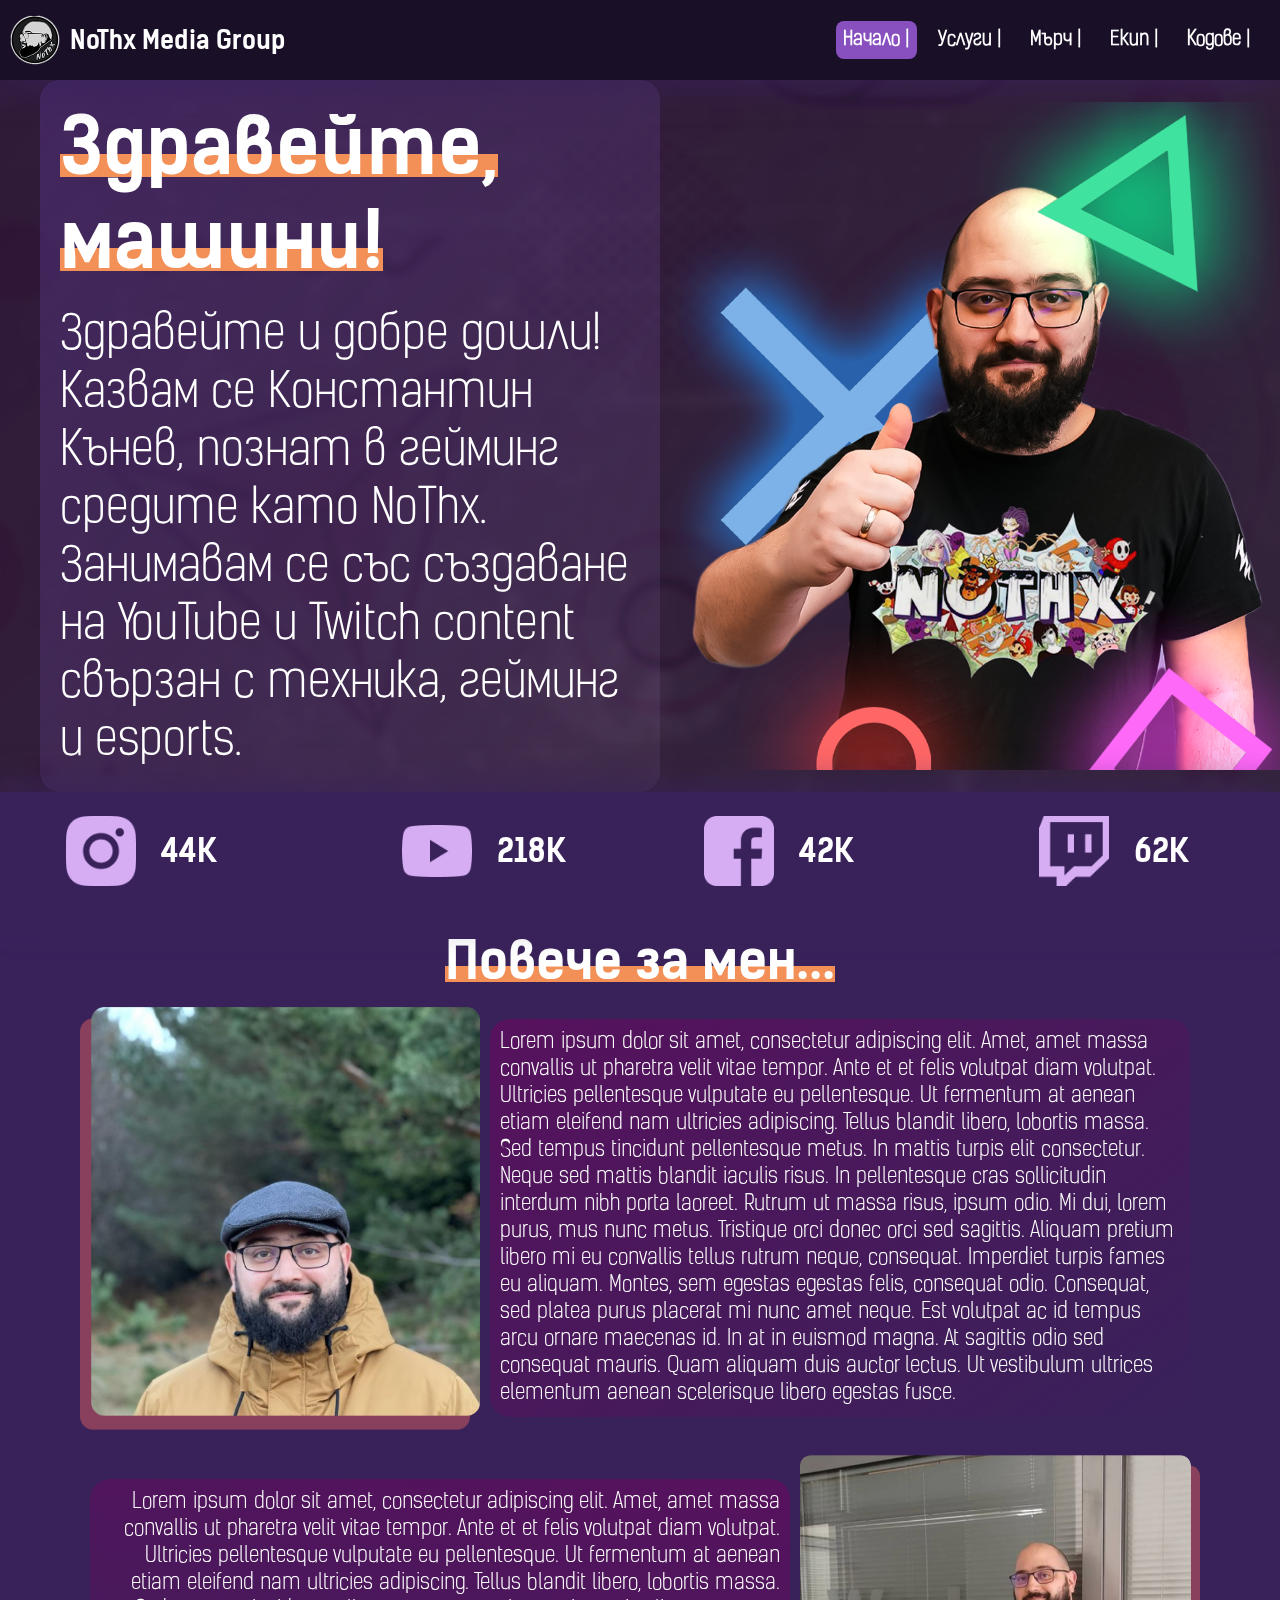
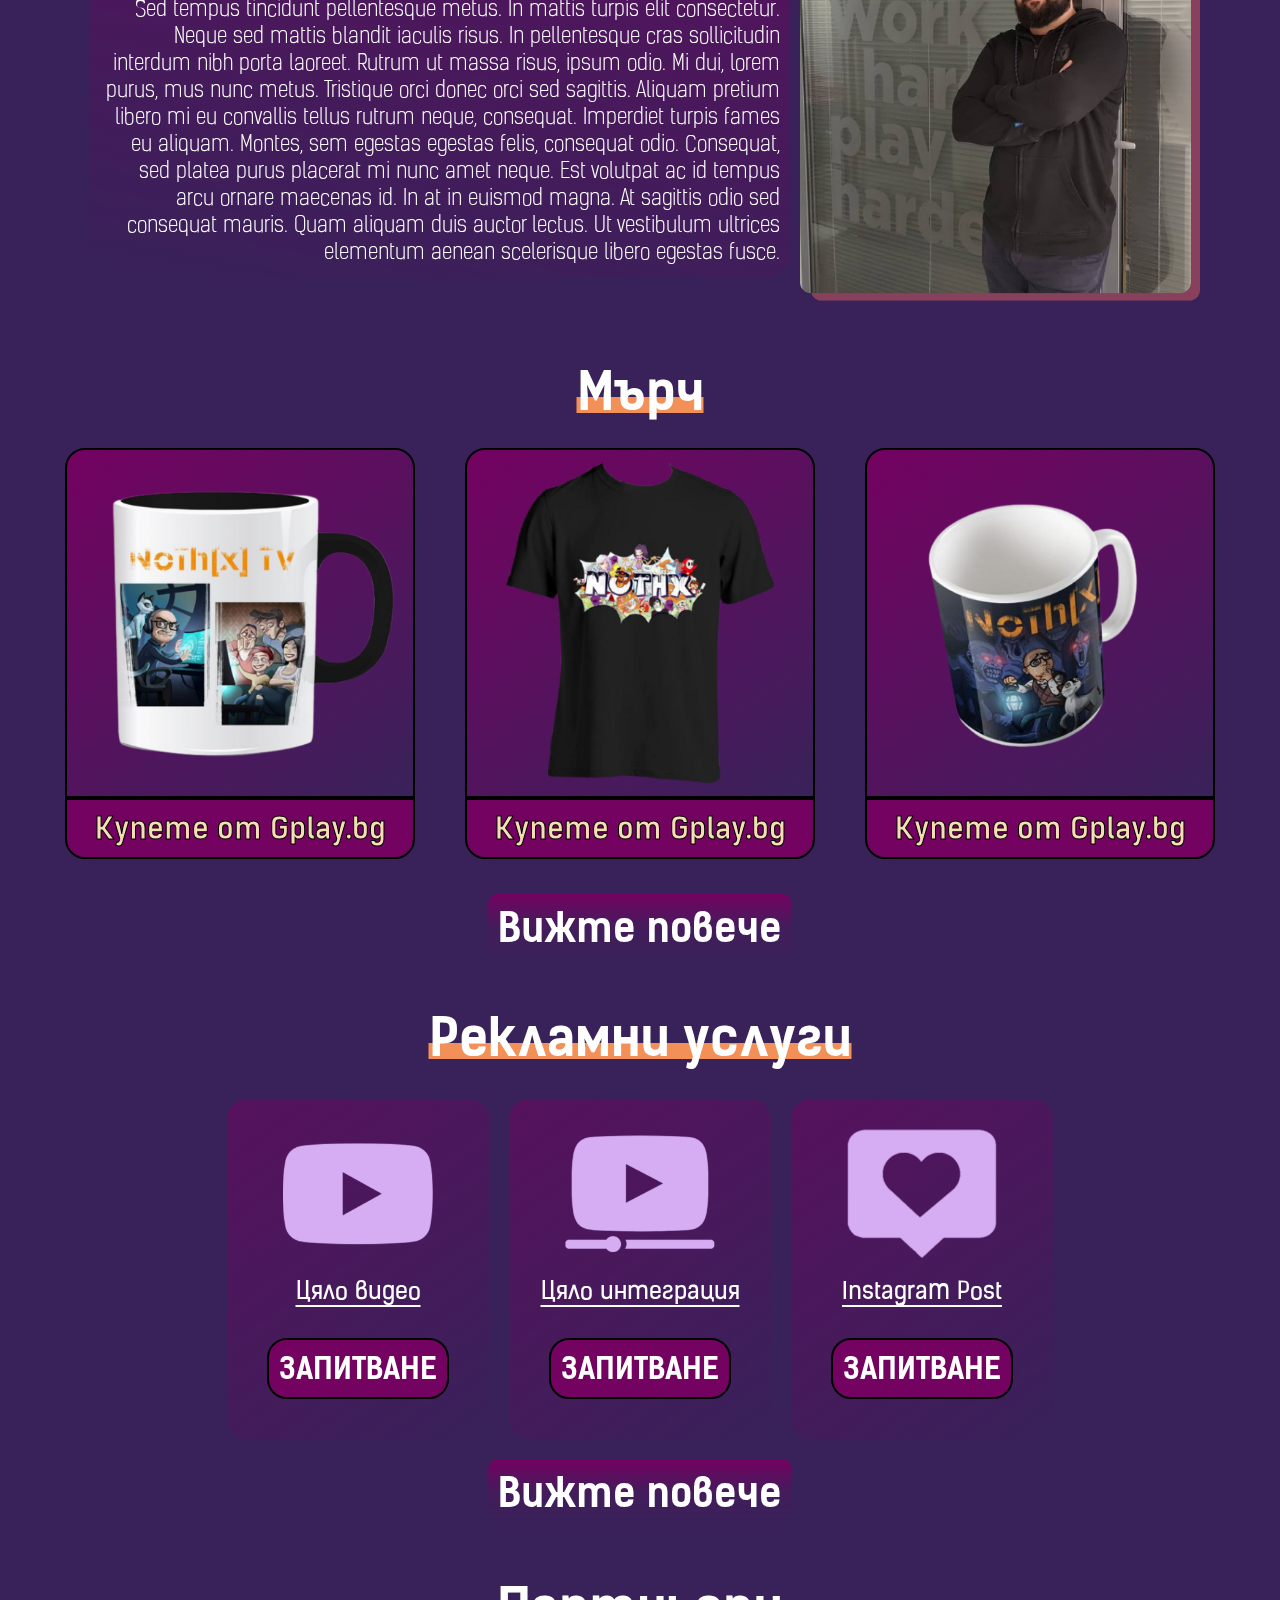
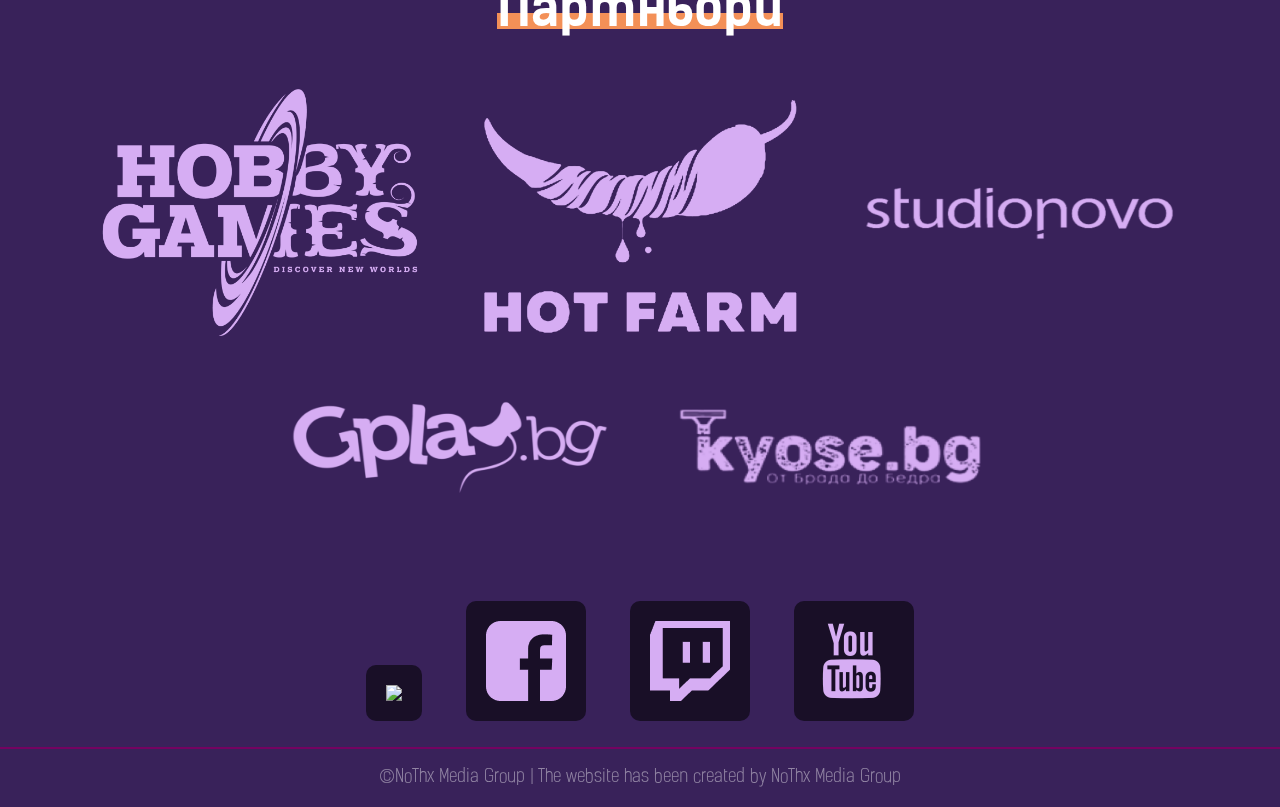
==== index.html @ f18dd8f5 "Add files via upload" ====
<html lang="bg">
<head>
    <meta charset="windows-1251">
    <meta http-equiv="X-UA-Compatible" content="IE=edge">
    <meta name="viewport" content="width=device-width, initial-scale=1.0">
    <link rel="shortcut icon" href="./sourse/images/iconTitle.png" type="image/x-icon">
    <link rel="stylesheet" href="./css/indexStyle.css">
    <link rel="stylesheet" href="./css/merchStyle.css">
    <link rel="stylesheet" href="./css/adsStyle.css">
    <title>NoThx Media Group LTD.</title>
</head>
<body>

    <div class="nav_Con">
        <div class="nav_Left">
            <img src="./sourse/images/iconTitle.png" class="nav_Logo">
            <h1 class="T1">NoThx Media Group</h1>
        </div>

        <div class="nav_Right">
            <ul class="nav_Links">
                <li id="active"><a id="active">������ |</a></li>
                <li><a href="./html/ads.html">������ |</a></li>
                <li><a href="./html/merch.html">���� |</a></li>
                <li><a href="./html/team.html">���� |</a></li>
                <li><a href="./html/codes.html">������ |</a></li>
            </ul>
            <div class="mobile_Icon">
                <div></div>
                <div></div>
                <div></div>
            </div>
        </div>
    </div>

   <div class="banner">
       <div class="banner_Left">
            <p class="banner_Title">���������, ������!</p>
            <p class="banner_info">��������� � ����� �����! ������ �� ���������� �����, 
            ������ � ������� 
            ������� ���� NoThx. ��������� �� ��� ��������� ��
            YouTube � Twitch content ������� � �������, ������� � esports.
            </p>
       </div>

        <img class="bannerImg" src="./sourse/images/Banner/nothxstillimage.png">
   </div>

    <div class="follow_Count">
        <div class="flex_Count">
            <div class="con_Count">
                <a href="https://www.instagram.com/nothxtv/?hl=bg" target="_blank"><img class="hover_Con" src="./sourse/images/FollowCount/instaVector.png"></a>
                <h1 class="T2_Count">44K</h1>
            </div>
            <hr>
            <div class="con_Count">
                <a href="https://www.youtube.com/user/NoThxTV" target="_blank"><img class="hover_Con" src="./sourse/images/FollowCount/ytVector.png"></a>
                <h1 class="T2_Count">218K</h1>
            </div>
        </div>

        <div class="flex_Count">
            <div class="con_Count">
                <a href="https://www.facebook.com/nothxtv/" target="_blank"><img class="hover_Con" src="./sourse/images/FollowCount/fbVector.png"></a>
                <h1 class="T2_Count">42K</h1>
            </div>
            <hr>
            <div class="con_Count">
                <a href="https://www.twitch.tv/doomnothx" target="_blank"><img class="hover_Con" src="./sourse/images/FollowCount/twitchVector.png"></a>
                <h1 class="T2_Count">62K</h1>
            </div>
        </div>
    </div>

    <img src="./sourse/images/backgroundUP.png" class="one_Background">

    <div class="center">
        <div class="moreforme_Con">
        
            <p class="title_Section">������ �� ���...</p>
        
            <div class="first_Part">
        
                <img src="./sourse/images/main/koceto1.png" class="kocetophoto">
        
        
                <h1 class="info_Koce">Lorem ipsum dolor sit amet, consectetur adipiscing elit. Amet, amet massa convallis ut
                    pharetra velit vitae tempor. Ante
                    et et felis volutpat diam volutpat. Ultricies pellentesque vulputate eu pellentesque. Ut fermentum at aenean
                    etiam
                    eleifend nam ultricies adipiscing. Tellus blandit libero, lobortis massa. Sed tempus tincidunt pellentesque
                    metus. In
                    mattis turpis elit consectetur.
                    Neque sed mattis blandit iaculis risus. In pellentesque cras sollicitudin interdum nibh porta laoreet.
                    Rutrum ut massa
                    risus, ipsum odio. Mi dui, lorem purus, mus nunc metus. Tristique orci donec orci sed sagittis. Aliquam
                    pretium libero
                    mi eu convallis tellus rutrum neque, consequat. Imperdiet turpis fames eu aliquam. Montes, sem egestas
                    egestas felis,
                    consequat odio. Consequat, sed platea purus placerat mi nunc amet neque. Est volutpat ac id tempus arcu
                    ornare maecenas
                    id. In at in euismod magna. At sagittis odio sed consequat mauris. Quam aliquam duis auctor lectus. Ut
                    vestibulum
                    ultrices elementum aenean scelerisque libero egestas fusce.</h1>
            </div>
        
            <div class="first_Part">
                <h1 class="info_KoceRight">Lorem ipsum dolor sit amet, consectetur adipiscing elit. Amet, amet massa convallis
                    ut pharetra velit vitae tempor. Ante
                    et et felis volutpat diam volutpat. Ultricies pellentesque vulputate eu pellentesque. Ut fermentum at aenean
                    etiam
                    eleifend nam ultricies adipiscing. Tellus blandit libero, lobortis massa. Sed tempus tincidunt pellentesque
                    metus. In
                    mattis turpis elit consectetur.
                    Neque sed mattis blandit iaculis risus. In pellentesque cras sollicitudin interdum nibh porta laoreet.
                    Rutrum ut massa
                    risus, ipsum odio. Mi dui, lorem purus, mus nunc metus. Tristique orci donec orci sed sagittis. Aliquam
                    pretium libero
                    mi eu convallis tellus rutrum neque, consequat. Imperdiet turpis fames eu aliquam. Montes, sem egestas
                    egestas felis,
                    consequat odio. Consequat, sed platea purus placerat mi nunc amet neque. Est volutpat ac id tempus arcu
                    ornare maecenas
                    id. In at in euismod magna. At sagittis odio sed consequat mauris. Quam aliquam duis auctor lectus. Ut
                    vestibulum
                    ultrices elementum aenean scelerisque libero egestas fusce.</h1>
        
                <img src="./sourse/images/main/koceto2.png" class="koceto2">
        
            </div>
        </div>
    </div>

    <div class="merch_ConMain">
        
        <p class="title_Section">����</p>

        <div class="example_Merch">
                        <div class="merch_Card">
                            <img src="./sourse/images/merch/nothxCip2.png" class="img_Merch">
                            <a href="https://gplay.bg/gplay-tv-nothx-tv" target="_blank" rel="noopener noreferrer">
                                <h1 class="merch_Gplay">������ �� Gplay.bg</h1>
                            </a>
                        </div>
                        
                        <div class="merch_Card">
                            <img src="./sourse/images/merch/nothxHeroes.png" class="img_Merch">
                            <a href="https://gplay.bg/gplaytv-nothx-heroes-mens-t-shirt" target="_blank" rel="noopener noreferrer">
                                <h1 class="merch_Gplay">������ �� Gplay.bg</h1>
                            </a>
                        </div>
                        
                        <div class="merch_Card">
                            <img src="./sourse/images/merch/nothxCup1.png" class="img_Merch">
                            <a href="https://gplay.bg/gplay-tv-nothx" target="_blank" rel="noopener noreferrer">
                                <h1 class="merch_Gplay">������ �� Gplay.bg</h1>
                            </a>
                        </div>
        </div>

        <a href="./html/merch.html" class="seeMore_Btn">����� ������</a>

    </div>

    <div class="main_Abs">

        <p class="title_Section">�������� ������</p>

        <div class="ads_Con">
        
            <div class="ads_Card">
                <img src="./sourse/images/codes/videoAll.png" class="image_Ads"/>
                <h1 class="ads_infoText">���� �����</h1>
                <p class="ads_par">Lorem ipsum dolor sit amet consectetur adipisicing elit.
                    Cumque rem temporibus labore eligendi, fugit ipsa!</p>
                <button class="askme" id="videoall1">���������</button>
            </div>
        
            <div class="ads_Card">
                <img src="./sourse/images/codes/videointegration.png" class="image_Ads">
                <h1 class="ads_infoText">���� ����������</h1>
                <p class="ads_par">Lorem ipsum dolor sit amet consectetur adipisicing elit.
                    Cumque rem temporibus labore eligendi, fugit ipsa!</p>
                <button class="askme" id="integration1">���������</button>
            </div>
        
            <div class="ads_Card">
                <img src="./sourse/images/codes/InstagramPOST.png" class="image_Ads">
                <h1 class="ads_infoText">Instagram Post</h1>
                <p class="ads_par">Lorem ipsum dolor sit amet consectetur adipisicing elit.
                    Cumque rem temporibus labore eligendi, fugit ipsa!</p>
                <button class="askme" id="instapost1">���������</button>
            </div>
        </div>

        <a href="./html/ads.html" class="seeMore_Btn">����� ������</a>

<div class="nqmame">
    <img src="./dark.png" class="background_Dark">
    <form class="contact_Form1" action="" method="post">
        <button class="sth">
            <img src="./close.png" class="close">
        </button>
        <input type="text" name="name" placeholder="��� � ������" class="input_Style">
        <input type="text" name="company" placeholder="����� �� ������ ��������" class="input_Style">
        <input type="text" name="mail" placeholder="E-mail" class="input_Style">
        <textarea name="subject" class="input_Style" rows="1">��������� �� �������� ������ - "���� �����"</textarea>
        <textarea name="massage" cols="30" rows="2" placeholder="���������..." class="textbox"></textarea>
        <div>
            <button type="submit" class="send">�������</button>
            <button type="reset" class="reset">������� ������</button>
        </div>
    </form>
</div>

<div class="nqmame1">
    <img src="./dark.png" class="background_Dark">
    <form class="contact_Form1" action="" method="post">
        <button class="sth">
            <img src="./close.png" class="close">
        </button>
        <input type="text" name="name" placeholder="��� � ������" class="input_Style">
        <input type="text" name="company" placeholder="����� �� ������ ��������" class="input_Style">
        <input type="text" name="mail" placeholder="E-mail" class="input_Style">
        <textarea name="subject" class="input_Style"
            rows="1">��������� �� �������� ������ - "����� ����������"</textarea>
        <textarea name="massage" cols="30" rows="2" placeholder="���������..." class="textbox"></textarea>
        <div>
            <button type="submit" class="send">�������</button>
            <button type="reset" class="reset">������� ������</button>
        </div>
    </form>
</div>

<div class="nqmame2">
    <img src="./dark.png" class="background_Dark">
    <form class="contact_Form1" action="" method="post">
        <button class="sth">
            <img src="./close.png" class="close">
        </button>
        <input type="text" name="name" placeholder="��� � ������" class="input_Style">
        <input type="text" name="company" placeholder="����� �� ������ ��������" class="input_Style">
        <input type="text" name="mail" placeholder="E-mail" class="input_Style">
        <textarea name="subject" class="input_Style" rows="1">��������� �� �������� ������ - "Instagram POST"</textarea>
        <textarea name="massage" cols="30" rows="2" placeholder="���������..." class="textbox"></textarea>
        <div>
            <button type="submit" class="send">�������</button>
            <button type="reset" class="reset">������� ������</button>
        </div>
    </form>
</div>

    </div>


    <div class="sponsor_Con">

        <p class="title_Section">���������</p>

        <div class="icon_Sponsor">
            <a href="https://hobbygamesbg.com/" target="_blank" rel="noopener noreferrer"><img src="./sourse/images/codes/HobbyGames.png" class="image_Sponsor1"></a>
            <a href="https://hotfarm.eu/" target="_blank" rel="noopener noreferrer"><img src="./sourse/images/codes/hotfarm 1.png" class="image_Sponsor1"></a>
            <a href="https://studionovo.bg/" target="_blank" rel="noopener noreferrer"><img src="./sourse/images/codes/studio 1.png" class="image_Sponsor3"></a>
            <a href="https://gplay.bg/" target="_blank" rel="noopener noreferrer"><img src="./sourse/images/codes/Gplay.png" class="image_Sponsor4"></a>
            <a href="https://kyose.bg/" target="_blank" rel="noopener noreferrer"><img src="./sourse/images/codes/kyose.png" class="image_Sponsor5"></a>
        </div>

    </div>

        <div class="footer">
            <table>
                <tr>
                    <td>
                            <a href="https://www.instagram.com/nothxtv/?hl=bg" target="_blank" rel="noopener noreferrer">
                                <img src="./gram.png" class="link_Icon"></a>
                            <a href="https://www.facebook.com/nothxtv/" target="_blank" rel="noopener noreferrer"><img
                                    src="./sourse/images/FollowCount/fbVector.png" class="link_Icon"></a>
                            <a href="https://www.twitch.tv/doomnothx" target="_blank" rel="noopener noreferrer"><img
                                    src="./sourse/images/FollowCount/twitchVector.png" class="link_Icon"></a>
                            <a href="https://www.youtube.com/user/NoThxTV" target="_blank" rel="noopener noreferrer"><img
                                    src="./sourse/images/FollowCount/ytVector2.png" class="link_Icon"></a>
                    </td>
                </tr>
            </table>
            <div class="line"></div>
            <br>
            <h1 class="footer_CR">�NoThx Media Group | The website has been created by NoThx Media Group</h1>
            <br>
        </div>

        <script src="./js/home.js"></script>
</body>
</html>
---- css/indexStyle.css ----
*{
    margin: 0;
    box-sizing: border-box;
    padding: 0;
}

@font-face {
    font-family: "KelsonLight";
    src: url(../fonts/Kelson\ Sans\ Light\ BG.otf);
}

@font-face {
    font-family: "KelsonRegular";
    src: url(../fonts/Kelson\ Sans\ Regular\ BG.otf);
}

@font-face {
    font-family: "KelsonBold";
    src: url(../fonts/KelsonSansBG-Bold.ttf);
}

::-webkit-scrollbar{
    display: none;
}

body{
    overflow-x: hidden;
    background-color: #39225A;
}

.nav_Con{
    display: flex;
    align-items: center;
    justify-content: space-between;
    background-color: #190F27;
    min-height: 80px;
    z-index: 1000;
    filter: drop-shadow(0px 0px 20px #39225A);
}

.nav_Left{
    display: flex;
    align-items: center;

}

.nav_Logo{
    width: 60px;
    height: auto;
    margin: 5px;
    padding: 5px;
}

.T1{
    color: white;
    font-family: "KelsonBold";
    font-size: 25px;
}

.nav_Right{
    display: flex;
    margin-right: 15px;
    align-items: center;
}

.nav_Links{
    display: flex;
    list-style: none;
}

.nav_Links li{
    color: white;
    padding: 7px;
    margin: 7px;

    border-radius: 8px;
    cursor: pointer;
}

.nav_Links li:hover{
    background-color: #8850bf94;
    transform: translateY(-3px);
    transition: .5s ease-in-out;
}

.nav_Links li a{
    color: white;
    text-decoration: none;
    font-family: 'KelsonLight';
    font-weight: 600;
    font-size: 20px;
}

#active{
    background-color: #8850BF;
    cursor: default;
}

.mobile_Icon{
    display: none;
}

.mobile_Icon div{
    width: 40px;
    height: 6px;
    margin: 7px;
    border-radius: 10%;
    background-color: #8850BF;
}

.banner{
    width: 100%;
    display: flex;
    justify-content: center;
    align-items: center;
    margin: 20px;
    padding: 20px;
    margin-bottom: 0px;
    margin-top: 0px;
    padding-bottom: 0px;
    padding-top: 0px;
}

.banner_Left{
    background-image: linear-gradient(135deg, #5a368d73, #d6adf315);
    border-radius: 20px;
}

.bannerImg{
    width: 50%;
    height: auto;
}

.banner_Title{
    color: white;
    font-size: 78px;
    font-family: "KelsonBold";
    text-decoration: underline;
    text-underline-offset: -25%;
    text-decoration-color: #F39057;
    text-decoration-thickness: 30%;
    text-decoration-skip-ink: none;
    margin: 20px;
}

.banner_info{
    color: white;
    font-size: 48px;
    font-family: 'KelsonLight';
    max-width: 600px;
    margin: 20px;
}

#info_Text{
    position: absolute;
    bottom: 200px;
    left: 5%;
    width: 45%;
    height: auto;
}

.info{
    color: white;
    font-family: "FuturaPTLightOblique";
    font-size: 24px;
}

.follow_Count{
    display: flex;
    align-items: center;
    justify-content: space-around;
    padding: 10px;

    background-color: #39225A;
    filter: drop-shadow(0px 0px 20px #39225A);
    z-index: -10;
}

.flex_Count{
    display: flex;
    justify-content: space-between;
}

hr{
    width: 150px;
    stroke: none;
    visibility: hidden;
}

.con_Count{
    display: flex;
    align-items: center;
    padding: 5px;
}

.hover_Con{
    width: 70px;
    height: auto;
}

.hover_Con:hover{
    cursor: pointer;
    filter: drop-shadow(1px 1px 20px #9742ec );
    transition: .5s ease-in;
    padding: 5px;
}


.T2_Count{
    color: white;
    font-family: "KelsonBold";
    font-size: 32px;
    margin: 25px;
}

.title_Section{
    text-align: center;
    color: white;
    font-size: 52px;
    font-family: "KelsonBold";
    text-decoration: underline;
    text-underline-offset: -25%;
    text-decoration-color: #F39057;
    text-decoration-thickness: 30%;
    text-decoration-skip-ink: none;
}

.center{
    justify-content: center;
    align-self: center;
}

.moreforme_Con{
    justify-content: center;
    align-items: center;
    margin: 10px;
    padding: 10px;
}

.kocetophoto {
    width: 400px;
    height: auto;
}

.koceto2 {
    width: 400px;
    height: auto;
}

.first_Part{
    display: flex;
    margin: 5px;
    padding: 10px;
    align-items: center;
    justify-content: center;
}

.info_Koce{
    color: white;
    font-size: 22px;
    font-family: 'KelsonLight';
    font-weight: lighter;
    margin: 10px;
    padding: 10px;
    background-image: linear-gradient(145deg, #74026183, #74026100);
    border-radius: 20px;
    max-width: 700px;
}

.info_KoceRight{
    color: white;
    font-size: 22px;
    font-family: 'KelsonLight';
    font-weight: lighter;
    margin: 10px;
    padding: 10px;
    background-image: linear-gradient(190deg, #74026183, #74026100);
    border-radius: 20px;
    text-align: right;
    max-width: 700px;
}

.merch_ConMain{
    background-color: #39225A;
    text-align: center;
    padding: 25px;
}

.title_Section_Merch{
    width: 220px;
    height: auto;
    display: block;
    margin-left: auto;
    margin-right: auto;
    margin-bottom: 15px;
    text-align: center;
}

.example_Merch{
    display: flex;
    flex-wrap: wrap;
    justify-content: center;
}

.seeMore_Btn{
    color: white;
    text-decoration: none;
    font-size: 40px;
    font-family: 'KelsonBold';
    text-align: center;
    margin: 20px;
    margin-top: 20px;
    padding: 10px;
    background-image: linear-gradient( #740261, #7402612a, #74026100);
    border-radius: 10px;
}

.seeMore_Btn:hover{
    background-image: linear-gradient(#F2A517, #f2a5171f, #f2a51700);
    transition: .5s ease;
}

.main_Abs{
    text-align: center;
    justify-content: center;
    padding: 30px;
}

.sponsor_Con{
    background-color: #39225A;
    padding: 30px;
}

.icon_Sponsor{
    display: flex;
    flex-wrap: wrap;
    justify-content: center;
    align-items: center;
    margin: 10px;
    padding: 10px;
}

.image_Sponsor1{
    width: 340px;
    height: 267px;
    margin: 20px;
    padding: 10px;
}

.image_Sponsor1:hover{
    filter: drop-shadow(0px 0px 20px #F2A517);
    transition: .7s ease-in-out;
    cursor: pointer;
}

.image_Sponsor2:hover {
    filter: drop-shadow(0px 0px 20px #F2A517);
    transition: .7s ease-in-out;
    cursor: pointer;
}

.image_Sponsor3:hover {
    filter: drop-shadow(0px 0px 20px #F2A517);
    transition: .7s ease-in-out;
    cursor: pointer;
}

.image_Sponsor4:hover {
    filter: drop-shadow(0px 0px 20px #F2A517);
    transition: .7s ease-in-out;
    cursor: pointer;
}

.image_Sponsor5:hover {
    filter: drop-shadow(0px 0px 20px #F2A517);
    transition: .7s ease-in-out;
    cursor: pointer;
}

.image_Sponsor2{
    width: 156px;
    height: 267px;
    margin: 20px;
    padding: 10px;
}

.image_Sponsor3 {
    width: 340px;
    height: 88px;
    margin: 20px;
    padding: 10px;
}

.image_Sponsor4 {
    width: 340px;
    height: 123px;
    margin: 20px;
    padding: 10px;
}

.image_Sponsor5 {
    width: 340px;
    height: 98px;
    margin: 20px;
    padding: 10px;
}

.footer{
    background-color: #39225A;
}

.social_Links{
    display: flex;
    align-items: center;
    padding: 10px;
    text-align: center; 
    display: inline-block;
    margin: 0 auto;
}

.link_Icon{
    margin: 20px;
    padding: 20px;
    background-color: #190F27;
    border-radius: 10px;
}

.link_Icon:hover{
    cursor: pointer;
    filter: drop-shadow(0px 0px 20px #a200ff);
    transform: translateY(-5px);
    transition: .5s ease-in-out;
}

.footer_CR{
    text-align: center;
    color: rgba(255, 255, 255, 0.449);
    font-family: 'KelsonLight';
    font-size: 18px;
    font-weight: 100;
}

.line{
    border: 1px solid #740261;
    width: 100%;
}

table{
    width: 100%;
    text-align: center;
}

@media screen and (max-width: 1100px){

    body{
        overflow-x: hidden;
    }

    .nav_Links{
        position: absolute;
        right: 0;
        top: 80px;
        height: 92vh;
        background-color: #190F27;
        display: flex;
        flex-direction: column;
        width: 100%;
        justify-content: space-evenly;
        text-align: right;
        transition: .5s ease-in;
        transform: translateX(100%);
        z-index: 1000;
    }


    .nav_Links li a{
        font-size: 38px;
    }

    .mobile_Icon{
        display: block;
        cursor: pointer;
    }

    .banner{
        flex-direction: column;
        justify-content: center;
        margin: 0px;
        margin-top: 20px;
    }

    .banner_Title{
        text-align: center;
    }

    .banner_info{
        text-align: center;
        font-size: 24px;
    }
    
    .bannerImg{
        width: 90%;
        margin-top: 10px;
    }

    .ul_Active{
        transform: translateX(0%);
    }

    .none{
        display: none;
    }

    .follow_Count{
        z-index: -1000;
        padding: 0;
    }

    .hover_Con{
        width: 60px;
        height: auto;
        padding: 5px;
    }

    .flex_Count{
        display: inline;
    }

    .T2_Count{
        font-size: 24px;
        margin: 0;
        margin-left: 10px;
    }

    .link_Icon{
        width: 70px;
        margin: 10px;
        padding: 10px;
    }

    .P1{
        font-size: 14px;
        margin-bottom: 50px;
    }

    .first_Part{
        flex-direction: column;
    }

    .info_Koce{
        text-align: center;
        font-size: 20px;
    }

    .info_KoceRight{
        text-align: center;
        font-size: 20px;
    }

    .kocetophoto{
        width: 90%;
        height: auto;
    }

    .koceto2{
        width: 90%;
        height: auto;
    }

    .hello{
        top: 50px;
    }

    .banner_Text{
        bottom: 15%;
    }
}
---- css/merchStyle.css ----
@font-face {
    font-family: "FuturaPTHeavy";
    src: url(../fonts/FuturaPTHeavy.otf);
}

.one_Background{
    position: fixed;
    overflow: hidden;
    top: 50%;
    left: 50%;
    min-width: 100%;
    min-height: 100%;
    width: auto;
    height: auto;
    transform: translateY(-50%) translateX(-50%);
    z-index: -1000000;
    filter: opacity(80%);
}

.merch_Con{
    display: flex;
    flex-wrap: wrap;
    justify-content: center;
    align-items: center;
}

.merch_Card{
    width: auto;
    height: auto;
    margin: 25px;
    text-align: center;
}

.merch_Card:hover{
    filter: drop-shadow(0px 0px 20px #ac008f);
    transition: .5s ease;
}

.img_Merch{
    width: 350px;
    height: auto;
    background-image: linear-gradient(145deg, #740261, #74026100);
    border-top-left-radius: 20px;
    border-top-right-radius: 20px;
    border: 2px solid black;
}

.merch_Gplay{
    background-color:#740261;
    border-bottom-left-radius: 20px;
    border-bottom-right-radius: 20px;
    border: 2px solid black;
    color: wheat;
    -webkit-text-stroke-width: 1px;
    -webkit-text-stroke-color: black;
    font-family: 'KelsonBold';
    font-size: 30px;
    padding: 10px;
    margin-bottom: 20px;
}

.merch_Gplay:hover{
    background-color: #F2A517 ;
    transition: .7s ease;
}

a{
    text-decoration: none;
}
---- css/adsStyle.css ----
@font-face {
    font-family: "FuturaPTBold";
    src: url(../fonts/FuturaPTBold.otf);
}

@font-face {
    font-family: "FuturaPTHeavy";
    src: url(../fonts/FuturaPTHeavy.otf);
}

@font-face {
    font-family: "FuturaPTExtraBoldOblique";
    src: url(../fonts/FuturaPTExtraBoldOblique.otf);
}

@font-face {
    font-family: "FuturaPTLightOblique";
    src: url(../fonts/FuturaPTLightOblique.otf);
}

.ads_Con{
    display: flex;
    flex-wrap: wrap;
    justify-content: center;
    align-items: center;
    margin: 20px;
}

.ads_Card{
    display: flex;
    flex-direction: column;
    background-image: linear-gradient(145deg, #74026181, #74026100);
    border-radius: 20px;
    margin: 10px;
    padding: 20px;
    justify-content: center;
    align-items: center;
    text-align: center;
    overflow: hidden;
    transition: .5s ease-in;
}

.ads_Card:hover{
    box-shadow: 0px 0px 20px #bd009d;
    transition: .5s ease;
}

.ads_Card:hover .ads_par{
    display: block;
}

.ads_Card:hover .image_Ads{
    display: none;
}

.image_Ads{
    display: block;
    width: 150px;
    height: auto;
    transition: .5s ease-out;
}

.ads_infoText{
    color: white;
    font-family: 'KelsonRegular';
    font-size: 24px;
    font-weight: 400;
    text-decoration: underline;
    text-underline-offset: 6px;
    margin: 10px;
}

.ads_par{
    display: none;
    color: white;
    font-family: 'KelsonLight';
    font-size: 17px;
    max-width: 170px;
    margin-top: 16px;
    margin-bottom: 16px;
}

.askme{
    color: white;
    font-family: 'KelsonBold';
    font-size: 30px;
    border-radius: 20px;
    stroke: 1px solid black;
    border: 2px solid black;
    outline: none;
    margin: 20px;
    padding: 10px;
    background-color: #740261;
}

.askme:hover{
    background-color: #F2A517;
    transition: .5s ease;
    cursor: pointer;
}

.askme:focus{
    background-color: red;
}

.nqmame {
    display: none;
}

.nqmame1{
    display: none;
}

.nqmame2{
    display: none;
}

.nqmame3{
    display: none;
}

.nqmame4{
    display: none;
}

.nqmame5{
    display: none;
}

.nqmame6{
    display: none;
}

.nqmame7{
    display: none;
}

.contact_Form{
    display: flex;
    flex-direction: column;
    position: fixed;
    top: 20px;
    left: 50%;
    padding: 20px;
    margin: 20px;

    background-image: linear-gradient(145deg, #740261, #7402617e);
    border-radius: 20px;
    transition: 1s ease;
}

.contact_Form1 {
    display: flex;
    flex-direction: column;
    position: fixed;
    top: 50px;
    left: 50%;
    transform:translateX(-50%);
    padding: 20px;
    margin: 20px;

    background-image: linear-gradient(145deg, #740261, #7402617e);
    border-radius: 20px;
}

.background_Dark{
    position: fixed;
    overflow: hidden;
    top: 50%;
    left: 50%;
    min-width: 100%;
    min-height: 100%;
    width: auto;
    height: auto;
    transform: translateY(-50%) translateX(-50%);
    filter: opacity(80%);
}

.sth{
    background-color: #190f2700;
    outline: none;
    border: none;
    align-self: flex-end;
}

.close{
    width: 40px;
    height: auto;
    padding: 5px;
    margin: 5px;
}

.close:hover{
    cursor: pointer;
    filter: drop-shadow(0px 0px 10px #8850BF);
    transform: translateY(-5px);
    transform: rotate(5deg);
    transition: .5s ease;
}

.sth:focus{
    outline: none;
    background-color: rgba(255, 0, 195, 0.16);
}

.input_Style{
    color: white;
    font-size: 16px;
    font-family: 'KelsonLight';

    display: block;
    margin: 10px;
    padding: 7px;
    min-width: 500px;
    max-width: 500px;

    border: none;
    border-bottom: 2px solid #8850BF;
    border-left: 2px solid #8850BF;
    background-color: #190f2700;
    border-radius: 10px;
}

.input_Style:hover{
    background-color: #190f279d;
    transition: .5s ease-in-out;
}

.input_Style[type=text]:focus{
    outline: none;
    background-color: #190f279d;
    box-shadow: 0px 0px 10px #8850BF;
}

.textbox{
    color: white;
    font-size: 16px;
    font-family: 'KelsonLight';
    
    display: block;
    margin: 10px;
    padding: 7px;
    
    border: none;
    border-bottom: 2px solid #8850BF;
    border-left: 2px solid #8850BF;
    background-color: #190f2700;
    border-radius: 10px;
}

.textbox:hover {
    background-color: #190f279d;
    transition: .5s ease-in-out;
}

.textbox:focus {
    outline: none;
    background-color: #190f279d;
    box-shadow: 0px 0px 10px #8850BF;
}

.send{
    color: white;
    font-size: 18px;
    font-family: 'KelsonBold';

    appearance: none;
    padding: 10px;
    margin: 10px;

    border: none;
    border-radius: 10px;
    background-color: #190F27;
}

.send:hover{
    cursor: pointer;
    transform: translateX(-5px);
    background-color: #8850BF;
    box-shadow: 0px 0px 10px #8850BF;
    transition: .4s ease-in;
}

.reset {
    color: white;
    font-size: 18px;
    font-family: 'KelsonBold';

    appearance: none;
    padding: 10px;
    margin: 10px;

    border: 2px solid #8850BF;
    border-radius: 10px;
    background-color: #190f2700;
}

.reset:hover {
    cursor: pointer;
    transform: translateX(-5px);
    background-color: #8850BF;
    box-shadow: 0px 0px 10px #8850BF;
    transition: .4s ease-in;
}
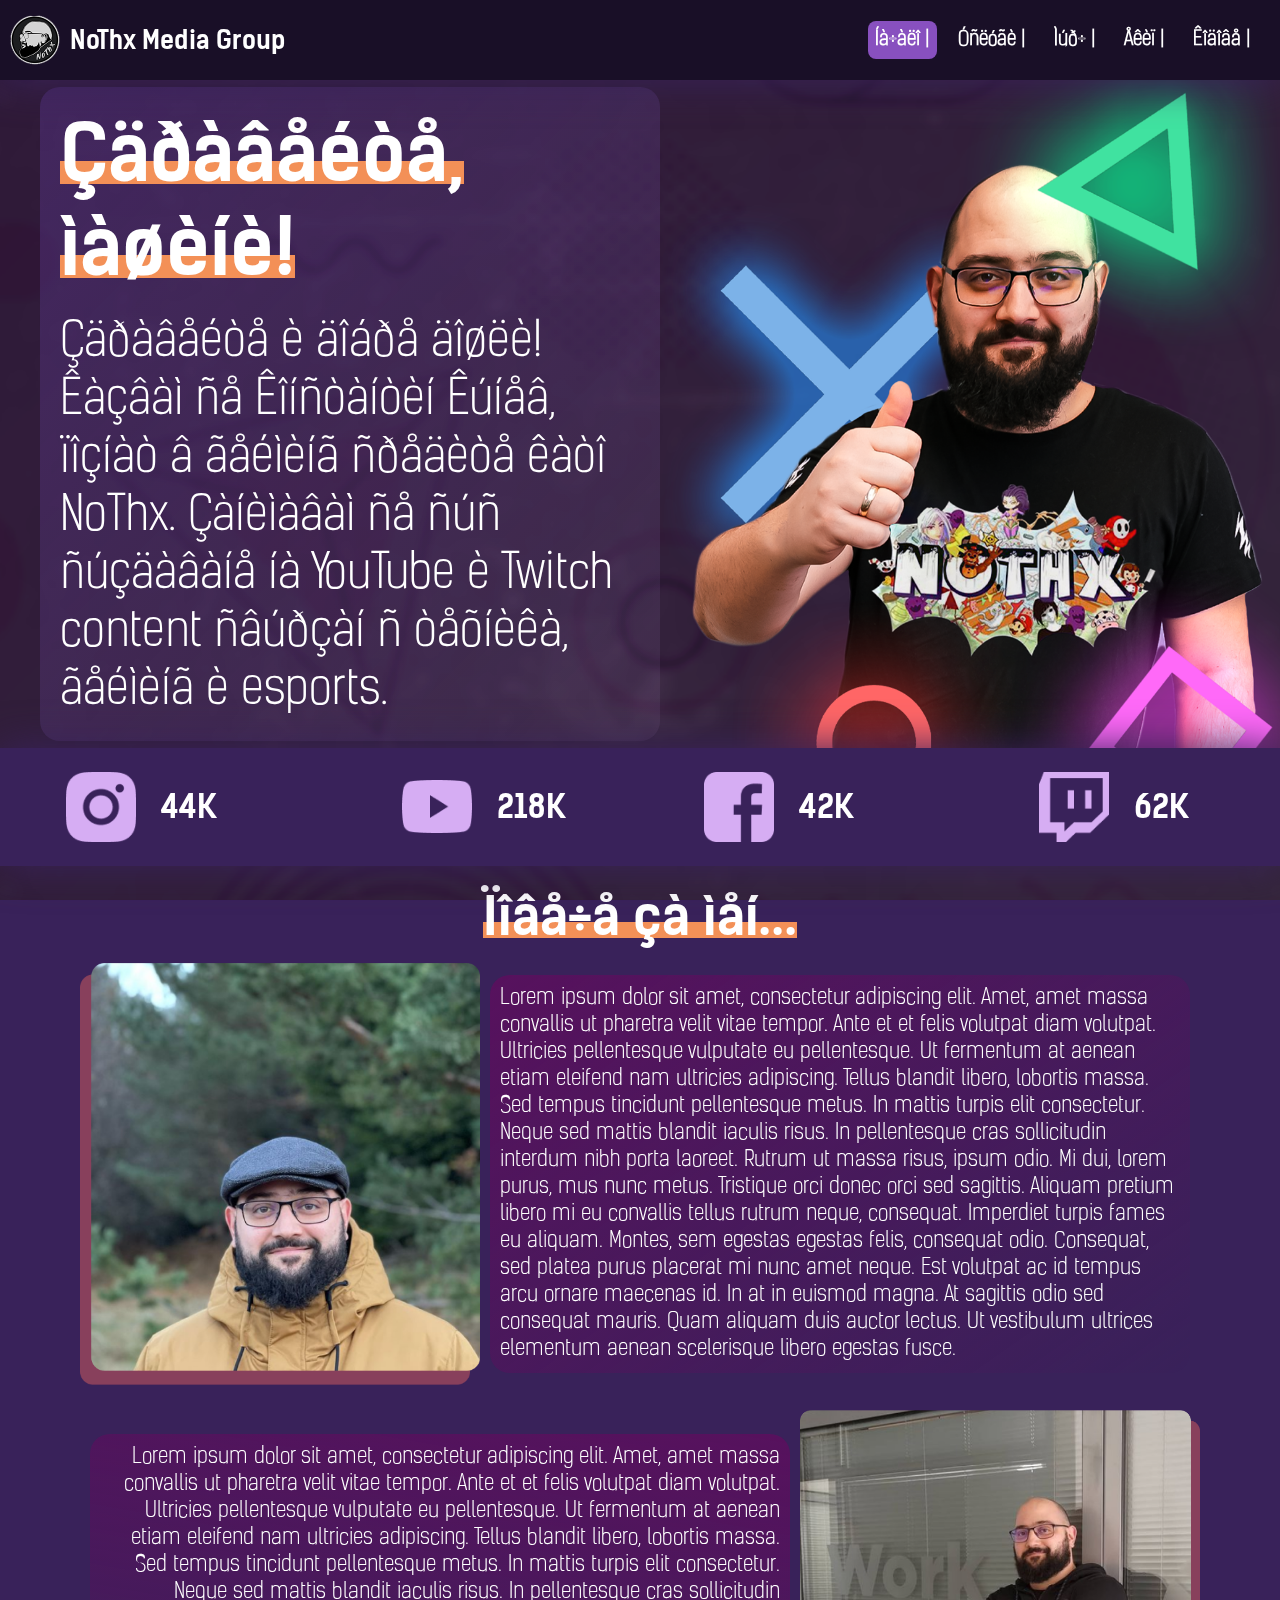
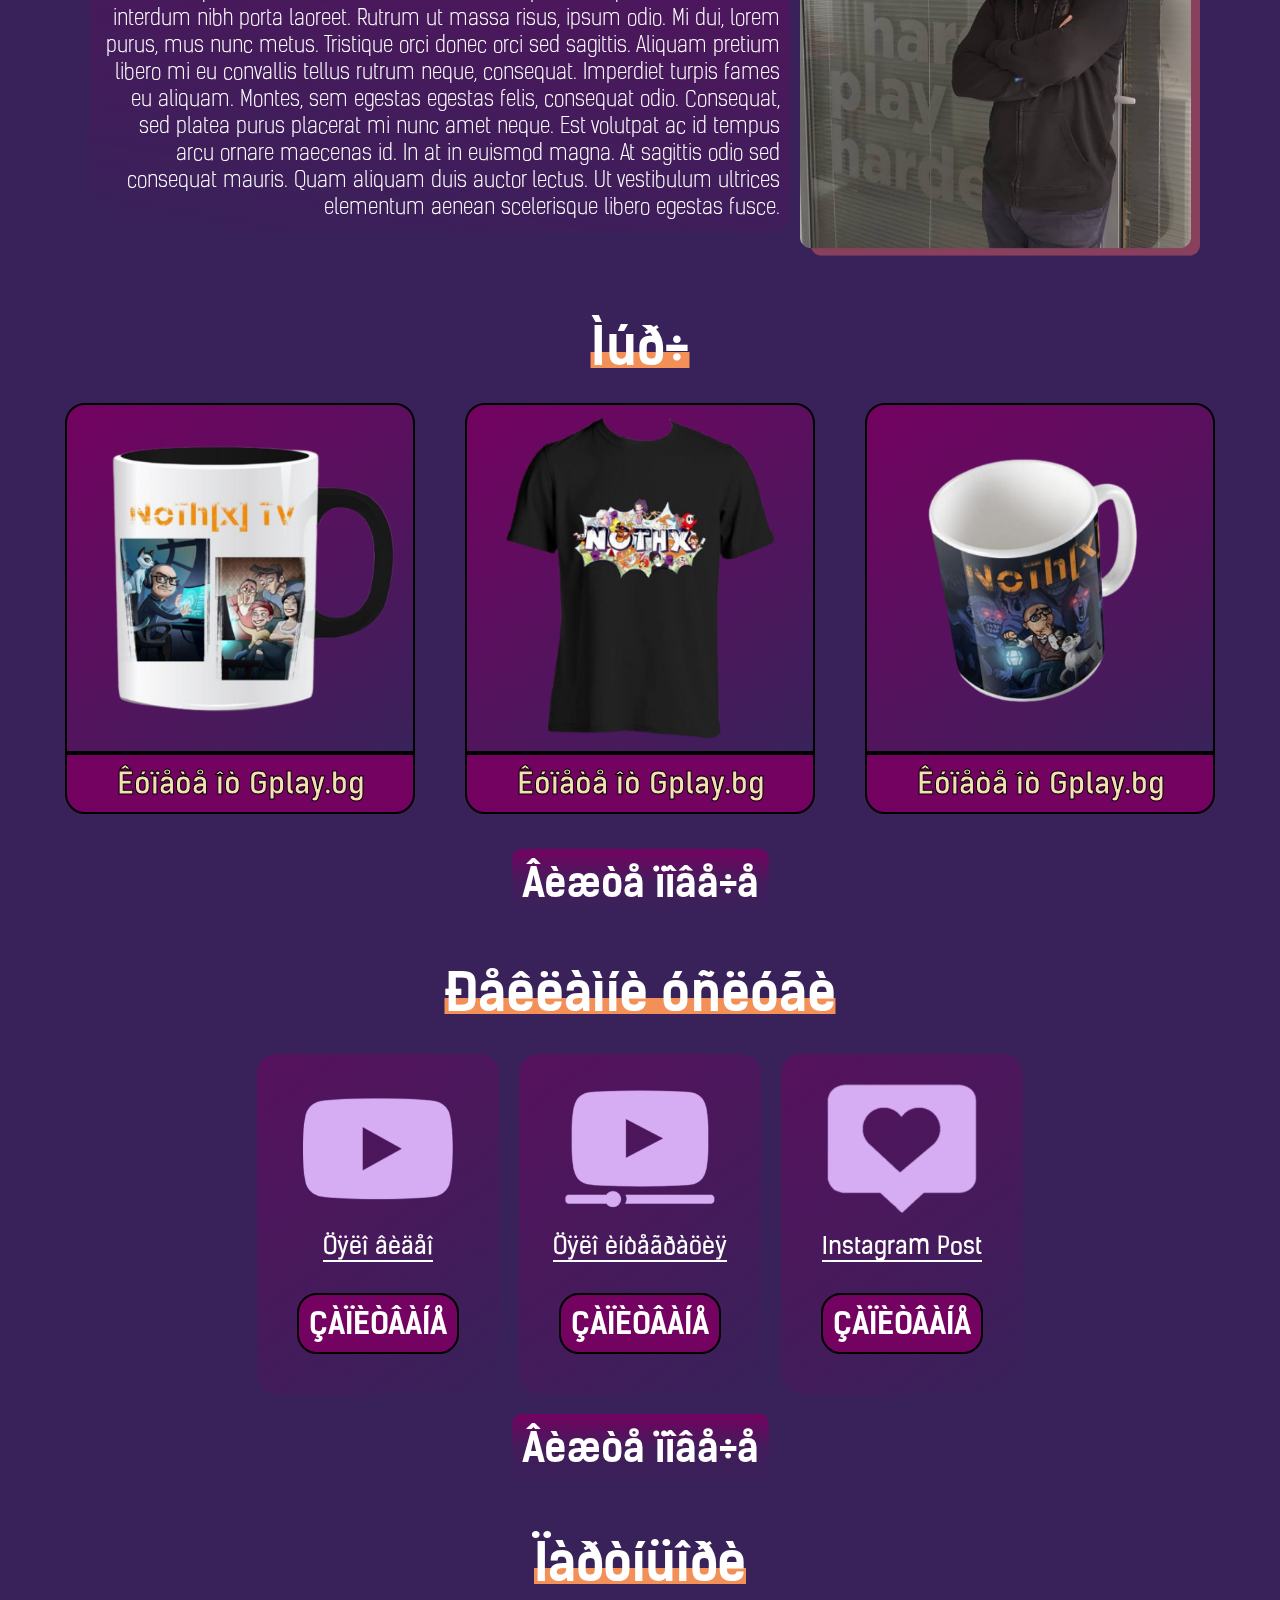
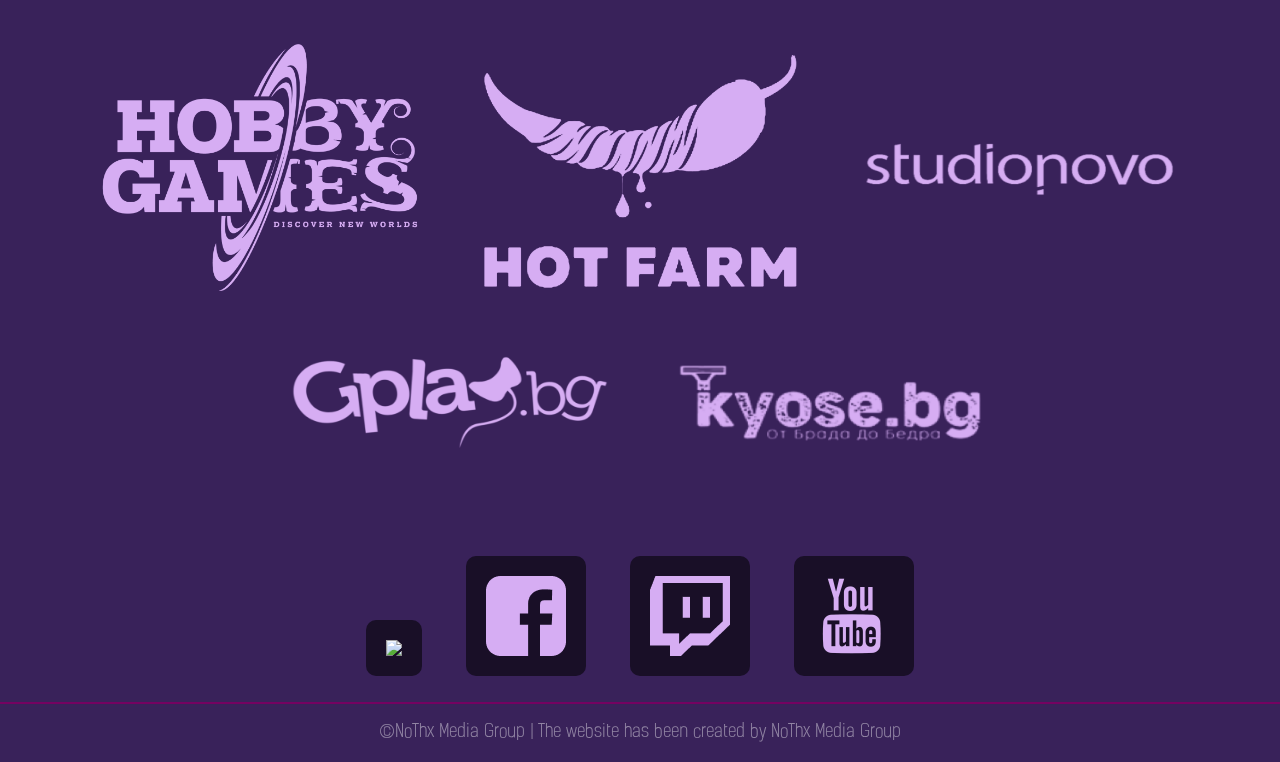
==== commit 277d0ecc: "Update index.html" ====
--- a/index.html
+++ b/index.html
@@ -1,6 +1,6 @@
 <html lang="bg">
 <head>
-    <meta charset="windows-1251">
+    <meta charset="UTF-8">
     <meta http-equiv="X-UA-Compatible" content="IE=edge">
     <meta name="viewport" content="width=device-width, initial-scale=1.0">
     <link rel="shortcut icon" href="./sourse/images/iconTitle.png" type="image/x-icon">
@@ -19,11 +19,11 @@
 
         <div class="nav_Right">
             <ul class="nav_Links">
-                <li id="active"><a id="active">������ |</a></li>
-                <li><a href="./html/ads.html">������ |</a></li>
-                <li><a href="./html/merch.html">���� |</a></li>
-                <li><a href="./html/team.html">���� |</a></li>
-                <li><a href="./html/codes.html">������ |</a></li>
+                <li id="active"><a id="active">Íà÷àëî |</a></li>
+                <li><a href="./html/ads.html">Óñëóãè |</a></li>
+                <li><a href="./html/merch.html">Ìúð÷ |</a></li>
+                <li><a href="./html/team.html">Åêèï |</a></li>
+                <li><a href="./html/codes.html">Êîäîâå |</a></li>
             </ul>
             <div class="mobile_Icon">
                 <div></div>
@@ -35,11 +35,11 @@
 
    <div class="banner">
        <div class="banner_Left">
-            <p class="banner_Title">���������, ������!</p>
-            <p class="banner_info">��������� � ����� �����! ������ �� ���������� �����, 
-            ������ � ������� 
-            ������� ���� NoThx. ��������� �� ��� ��������� ��
-            YouTube � Twitch content ������� � �������, ������� � esports.
+            <p class="banner_Title">Çäðàâåéòå, ìàøèíè!</p>
+            <p class="banner_info">Çäðàâåéòå è äîáðå äîøëè! Êàçâàì ñå Êîíñòàíòèí Êúíåâ, 
+            ïîçíàò â ãåéìèíã 
+            ñðåäèòå êàòî NoThx. Çàíèìàâàì ñå ñúñ ñúçäàâàíå íà
+            YouTube è Twitch content ñâúðçàí ñ òåõíèêà, ãåéìèíã è esports.
             </p>
        </div>
 
@@ -77,7 +77,7 @@
     <div class="center">
         <div class="moreforme_Con">
         
-            <p class="title_Section">������ �� ���...</p>
+            <p class="title_Section">Ïîâå÷å çà ìåí...</p>
         
             <div class="first_Part">
         
@@ -132,55 +132,55 @@
 
     <div class="merch_ConMain">
         
-        <p class="title_Section">����</p>
+        <p class="title_Section">Ìúð÷</p>
 
         <div class="example_Merch">
                         <div class="merch_Card">
                             <img src="./sourse/images/merch/nothxCip2.png" class="img_Merch">
                             <a href="https://gplay.bg/gplay-tv-nothx-tv" target="_blank" rel="noopener noreferrer">
-                                <h1 class="merch_Gplay">������ �� Gplay.bg</h1>
+                                <h1 class="merch_Gplay">Êóïåòå îò Gplay.bg</h1>
                             </a>
                         </div>
                         
                         <div class="merch_Card">
                             <img src="./sourse/images/merch/nothxHeroes.png" class="img_Merch">
                             <a href="https://gplay.bg/gplaytv-nothx-heroes-mens-t-shirt" target="_blank" rel="noopener noreferrer">
-                                <h1 class="merch_Gplay">������ �� Gplay.bg</h1>
+                                <h1 class="merch_Gplay">Êóïåòå îò Gplay.bg</h1>
                             </a>
                         </div>
                         
                         <div class="merch_Card">
                             <img src="./sourse/images/merch/nothxCup1.png" class="img_Merch">
                             <a href="https://gplay.bg/gplay-tv-nothx" target="_blank" rel="noopener noreferrer">
-                                <h1 class="merch_Gplay">������ �� Gplay.bg</h1>
+                                <h1 class="merch_Gplay">Êóïåòå îò Gplay.bg</h1>
                             </a>
                         </div>
         </div>
 
-        <a href="./html/merch.html" class="seeMore_Btn">����� ������</a>
+        <a href="./html/merch.html" class="seeMore_Btn">Âèæòå ïîâå÷å</a>
 
     </div>
 
     <div class="main_Abs">
 
-        <p class="title_Section">�������� ������</p>
+        <p class="title_Section">Ðåêëàìíè óñëóãè</p>
 
         <div class="ads_Con">
         
             <div class="ads_Card">
                 <img src="./sourse/images/codes/videoAll.png" class="image_Ads"/>
-                <h1 class="ads_infoText">���� �����</h1>
+                <h1 class="ads_infoText">Öÿëî âèäåî</h1>
                 <p class="ads_par">Lorem ipsum dolor sit amet consectetur adipisicing elit.
                     Cumque rem temporibus labore eligendi, fugit ipsa!</p>
-                <button class="askme" id="videoall1">���������</button>
+                <button class="askme" id="videoall1">ÇÀÏÈÒÂÀÍÅ</button>
             </div>
         
             <div class="ads_Card">
                 <img src="./sourse/images/codes/videointegration.png" class="image_Ads">
-                <h1 class="ads_infoText">���� ����������</h1>
+                <h1 class="ads_infoText">Öÿëî èíòåãðàöèÿ</h1>
                 <p class="ads_par">Lorem ipsum dolor sit amet consectetur adipisicing elit.
                     Cumque rem temporibus labore eligendi, fugit ipsa!</p>
-                <button class="askme" id="integration1">���������</button>
+                <button class="askme" id="integration1">ÇÀÏÈÒÂÀÍÅ</button>
             </div>
         
             <div class="ads_Card">
@@ -188,11 +188,11 @@
                 <h1 class="ads_infoText">Instagram Post</h1>
                 <p class="ads_par">Lorem ipsum dolor sit amet consectetur adipisicing elit.
                     Cumque rem temporibus labore eligendi, fugit ipsa!</p>
-                <button class="askme" id="instapost1">���������</button>
-            </div>
-        </div>
-
-        <a href="./html/ads.html" class="seeMore_Btn">����� ������</a>
+                <button class="askme" id="instapost1">ÇÀÏÈÒÂÀÍÅ</button>
+            </div>
+        </div>
+
+        <a href="./html/ads.html" class="seeMore_Btn">Âèæòå ïîâå÷å</a>
 
 <div class="nqmame">
     <img src="./dark.png" class="background_Dark">
@@ -200,14 +200,14 @@
         <button class="sth">
             <img src="./close.png" class="close">
         </button>
-        <input type="text" name="name" placeholder="��� � ������" class="input_Style">
-        <input type="text" name="company" placeholder="����� �� ������ ��������" class="input_Style">
+        <input type="text" name="name" placeholder="Èìå è ôàìèëÿ" class="input_Style">
+        <input type="text" name="company" placeholder="Èìåòî íà Âàøàòà êîìïàíèÿ" class="input_Style">
         <input type="text" name="mail" placeholder="E-mail" class="input_Style">
-        <textarea name="subject" class="input_Style" rows="1">��������� �� �������� ������ - "���� �����"</textarea>
-        <textarea name="massage" cols="30" rows="2" placeholder="���������..." class="textbox"></textarea>
+        <textarea name="subject" class="input_Style" rows="1">Çàïèòâàíå çà ðåêëàìíà óñëóãà - "Öÿëî âèäåî"</textarea>
+        <textarea name="massage" cols="30" rows="2" placeholder="Ñúîáùåíèå..." class="textbox"></textarea>
         <div>
-            <button type="submit" class="send">�������</button>
-            <button type="reset" class="reset">������� ������</button>
+            <button type="submit" class="send">Èçïðàòè</button>
+            <button type="reset" class="reset">Çàïî÷íè îòíîâî</button>
         </div>
     </form>
 </div>
@@ -218,15 +218,15 @@
         <button class="sth">
             <img src="./close.png" class="close">
         </button>
-        <input type="text" name="name" placeholder="��� � ������" class="input_Style">
-        <input type="text" name="company" placeholder="����� �� ������ ��������" class="input_Style">
+        <input type="text" name="name" placeholder="Èìå è ôàìèëÿ" class="input_Style">
+        <input type="text" name="company" placeholder="Èìåòî íà Âàøàòà êîìïàíèÿ" class="input_Style">
         <input type="text" name="mail" placeholder="E-mail" class="input_Style">
         <textarea name="subject" class="input_Style"
-            rows="1">��������� �� �������� ������ - "����� ����������"</textarea>
-        <textarea name="massage" cols="30" rows="2" placeholder="���������..." class="textbox"></textarea>
+            rows="1">Çàïèòâàíå çà ðåêëàìíà óñëóãà - "Âèäåî èíòåãðàöèÿ"</textarea>
+        <textarea name="massage" cols="30" rows="2" placeholder="Ñúîáùåíèå..." class="textbox"></textarea>
         <div>
-            <button type="submit" class="send">�������</button>
-            <button type="reset" class="reset">������� ������</button>
+            <button type="submit" class="send">Èçïðàòè</button>
+            <button type="reset" class="reset">Çàïî÷íè îòíîâî</button>
         </div>
     </form>
 </div>
@@ -237,14 +237,14 @@
         <button class="sth">
             <img src="./close.png" class="close">
         </button>
-        <input type="text" name="name" placeholder="��� � ������" class="input_Style">
-        <input type="text" name="company" placeholder="����� �� ������ ��������" class="input_Style">
+        <input type="text" name="name" placeholder="Èìå è ôàìèëÿ" class="input_Style">
+        <input type="text" name="company" placeholder="Èìåòî íà Âàøàòà êîìïàíèÿ" class="input_Style">
         <input type="text" name="mail" placeholder="E-mail" class="input_Style">
-        <textarea name="subject" class="input_Style" rows="1">��������� �� �������� ������ - "Instagram POST"</textarea>
-        <textarea name="massage" cols="30" rows="2" placeholder="���������..." class="textbox"></textarea>
+        <textarea name="subject" class="input_Style" rows="1">Çàïèòâàíå çà ðåêëàìíà óñëóãà - "Instagram POST"</textarea>
+        <textarea name="massage" cols="30" rows="2" placeholder="Ñúîáùåíèå..." class="textbox"></textarea>
         <div>
-            <button type="submit" class="send">�������</button>
-            <button type="reset" class="reset">������� ������</button>
+            <button type="submit" class="send">Èçïðàòè</button>
+            <button type="reset" class="reset">Çàïî÷íè îòíîâî</button>
         </div>
     </form>
 </div>
@@ -254,7 +254,7 @@
 
     <div class="sponsor_Con">
 
-        <p class="title_Section">���������</p>
+        <p class="title_Section">Ïàðòíüîðè</p>
 
         <div class="icon_Sponsor">
             <a href="https://hobbygamesbg.com/" target="_blank" rel="noopener noreferrer"><img src="./sourse/images/codes/HobbyGames.png" class="image_Sponsor1"></a>
@@ -283,10 +283,10 @@
             </table>
             <div class="line"></div>
             <br>
-            <h1 class="footer_CR">�NoThx Media Group | The website has been created by NoThx Media Group</h1>
+            <h1 class="footer_CR">©NoThx Media Group | The website has been created by NoThx Media Group</h1>
             <br>
         </div>
 
         <script src="./js/home.js"></script>
 </body>
-</html>+</html>
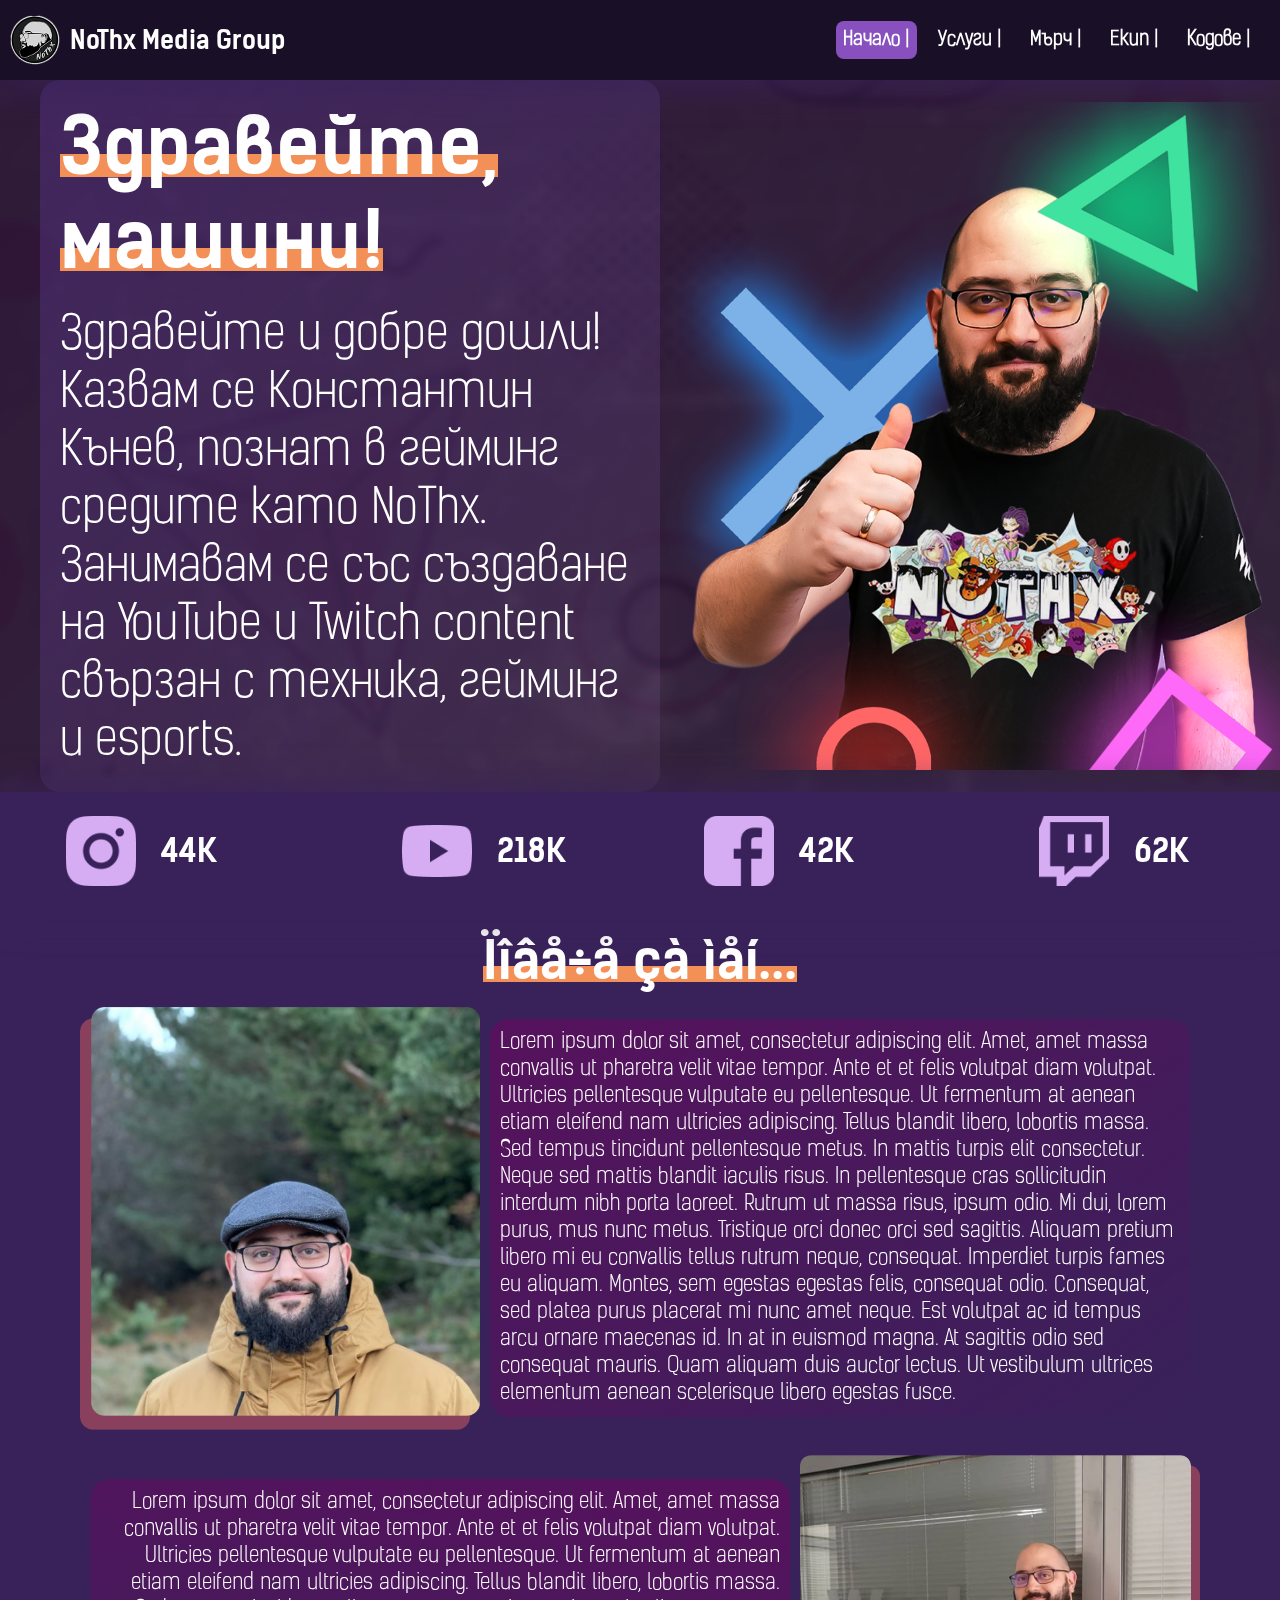
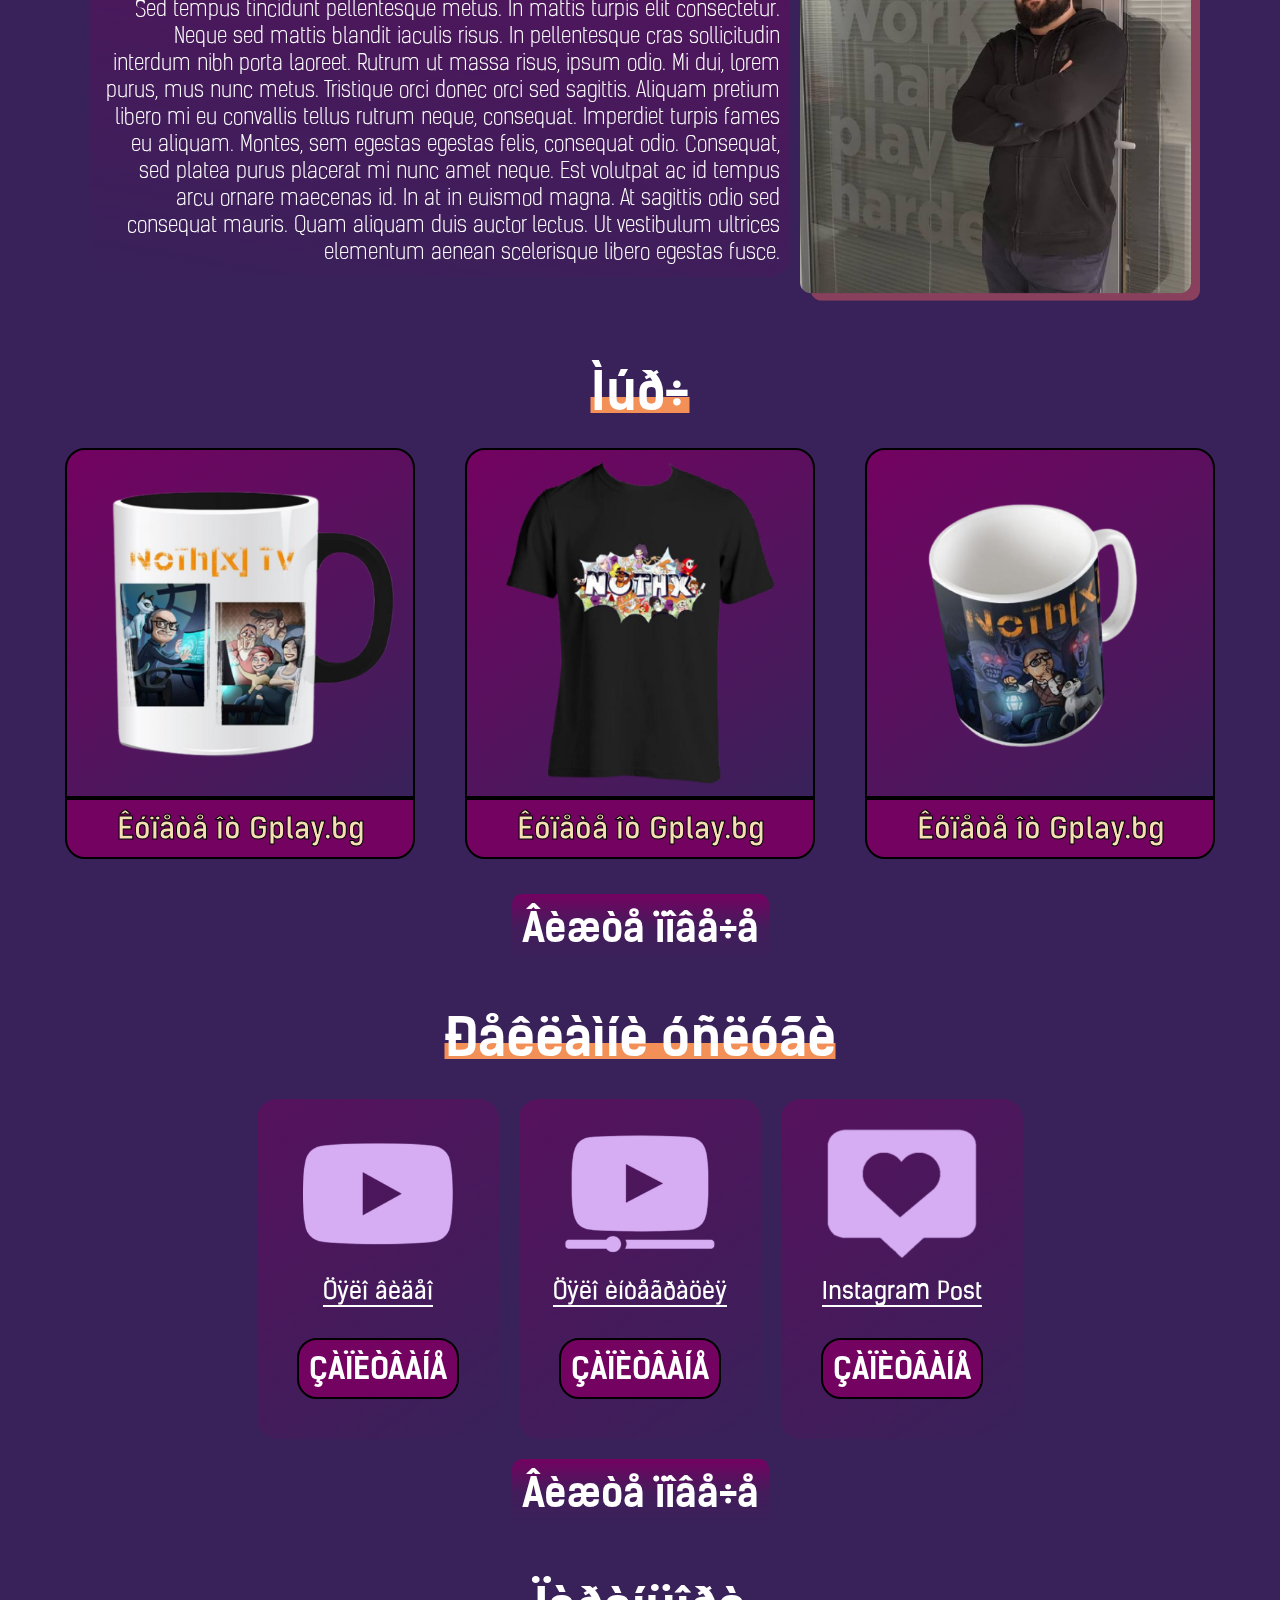
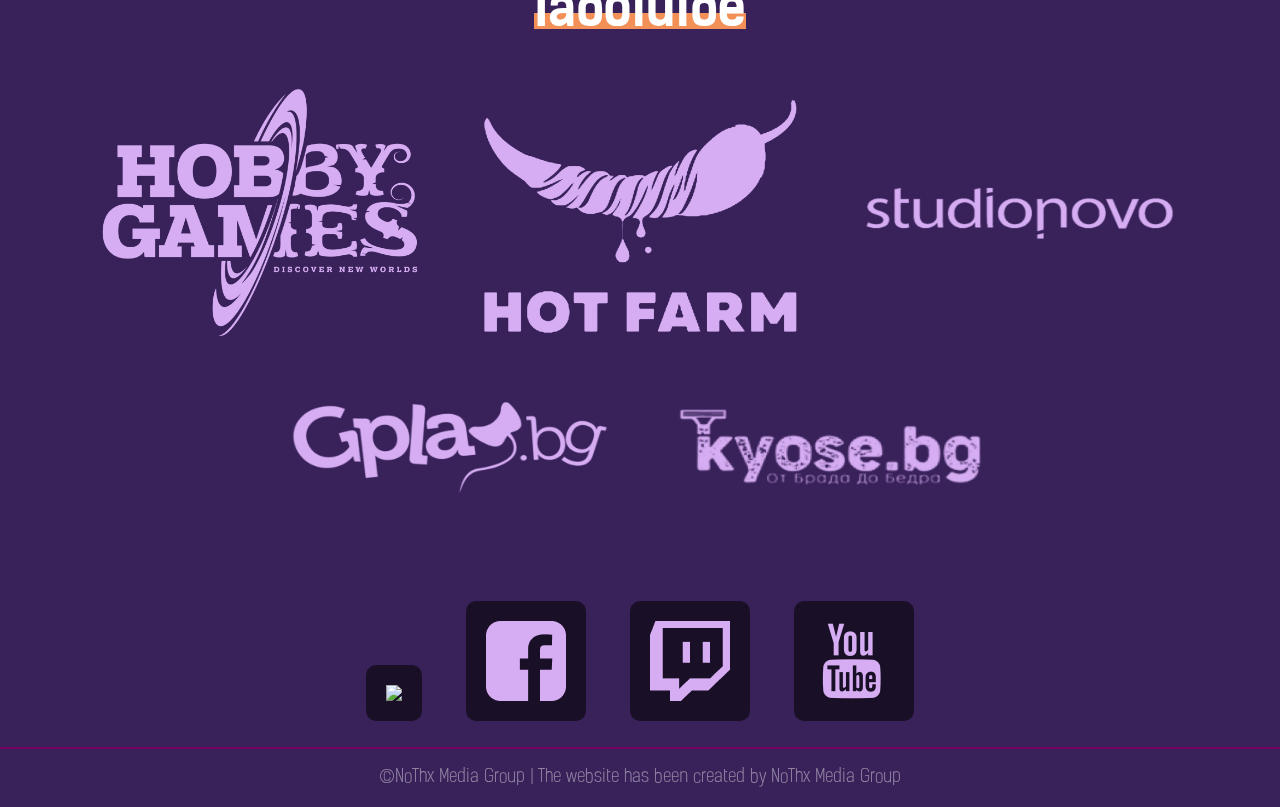
==== commit 3bea5a57: "Update index.html" ====
--- a/index.html
+++ b/index.html
@@ -19,11 +19,11 @@
 
         <div class="nav_Right">
             <ul class="nav_Links">
-                <li id="active"><a id="active">Íà÷àëî |</a></li>
-                <li><a href="./html/ads.html">Óñëóãè |</a></li>
-                <li><a href="./html/merch.html">Ìúð÷ |</a></li>
-                <li><a href="./html/team.html">Åêèï |</a></li>
-                <li><a href="./html/codes.html">Êîäîâå |</a></li>
+                <li id="active"><a id="active">Начало |</a></li>
+                <li><a href="./html/ads.html">Услуги |</a></li>
+                <li><a href="./html/merch.html">Мърч |</a></li>
+                <li><a href="./html/team.html">Екип |</a></li>
+                <li><a href="./html/codes.html">Кодове |</a></li>
             </ul>
             <div class="mobile_Icon">
                 <div></div>
@@ -35,11 +35,8 @@
 
    <div class="banner">
        <div class="banner_Left">
-            <p class="banner_Title">Çäðàâåéòå, ìàøèíè!</p>
-            <p class="banner_info">Çäðàâåéòå è äîáðå äîøëè! Êàçâàì ñå Êîíñòàíòèí Êúíåâ, 
-            ïîçíàò â ãåéìèíã 
-            ñðåäèòå êàòî NoThx. Çàíèìàâàì ñå ñúñ ñúçäàâàíå íà
-            YouTube è Twitch content ñâúðçàí ñ òåõíèêà, ãåéìèíã è esports.
+            <p class="banner_Title">Здравейте, машини!</p>
+            <p class="banner_info">Здравейте и добре дошли! Казвам се Константин Кънев, познат в гейминг средите като NoThx. Занимавам се със създаване на YouTube и Twitch content свързан с техника, гейминг и esports.
             </p>
        </div>
 
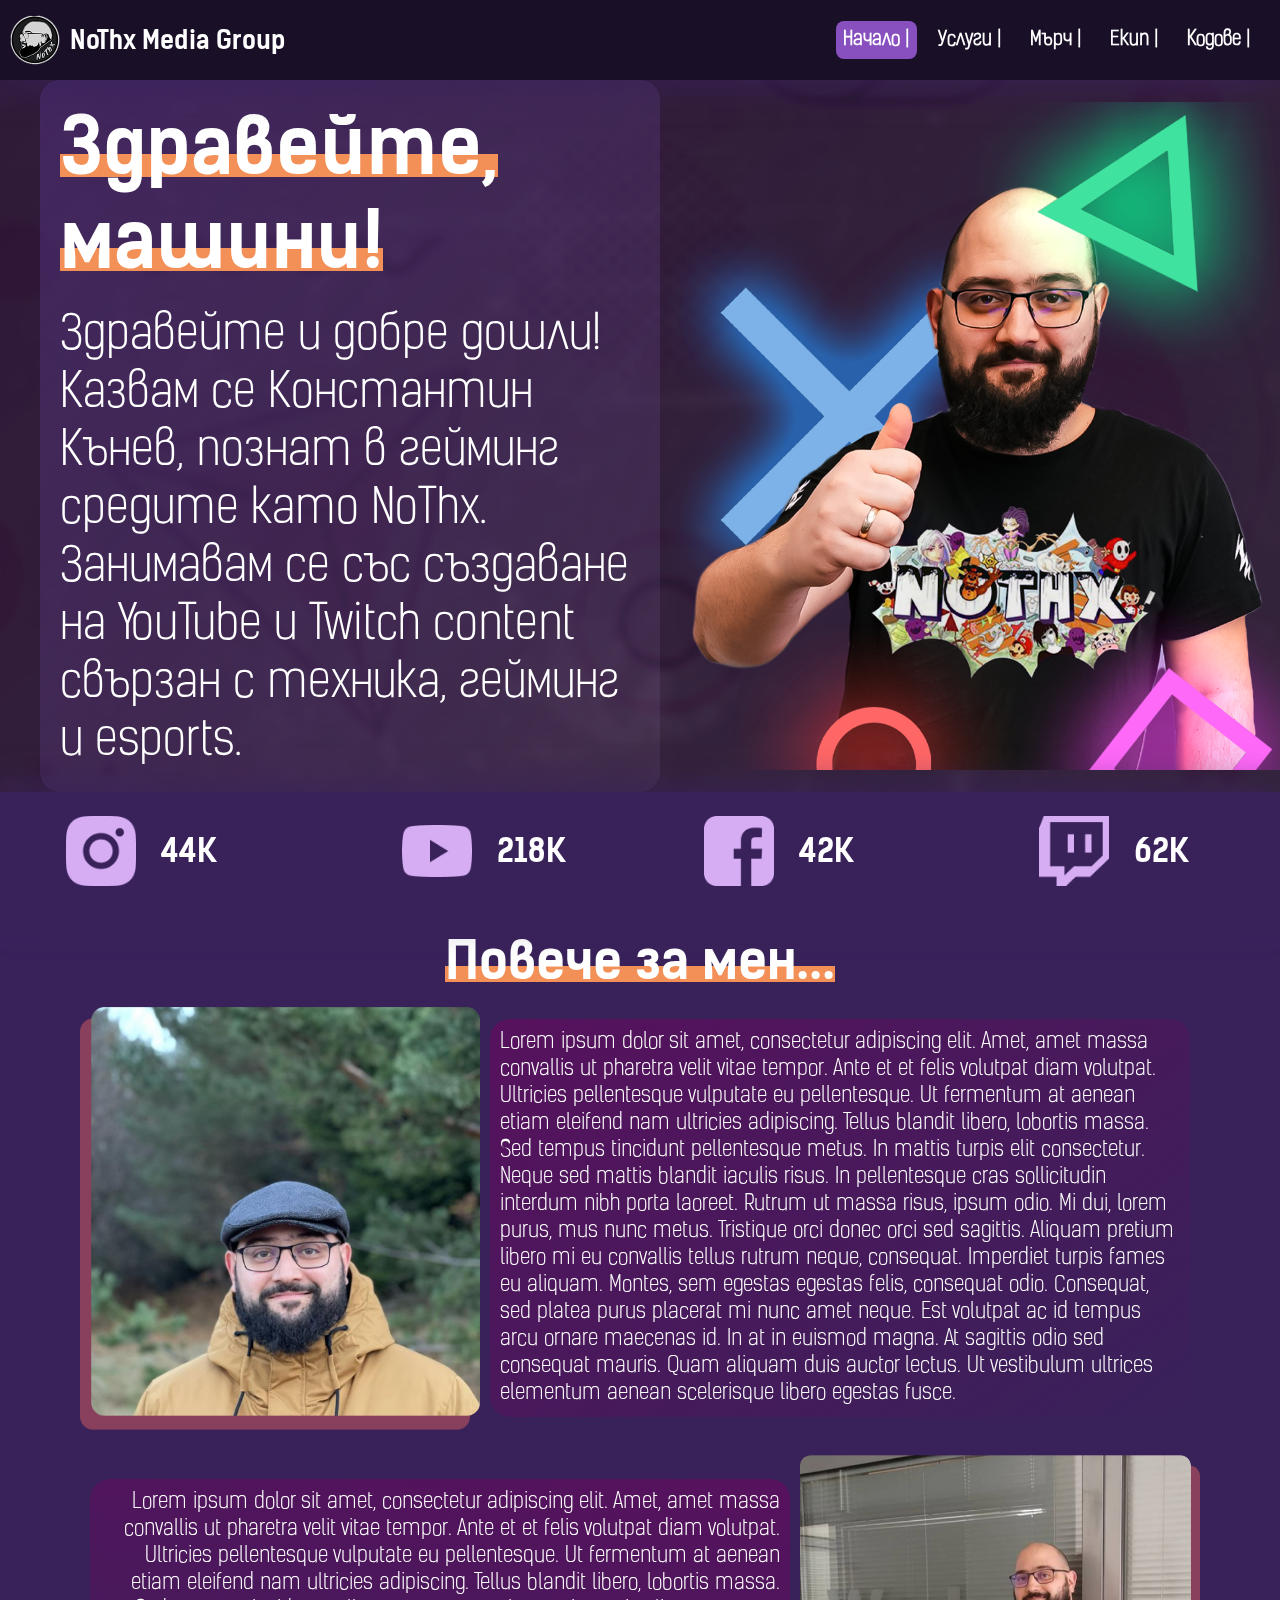
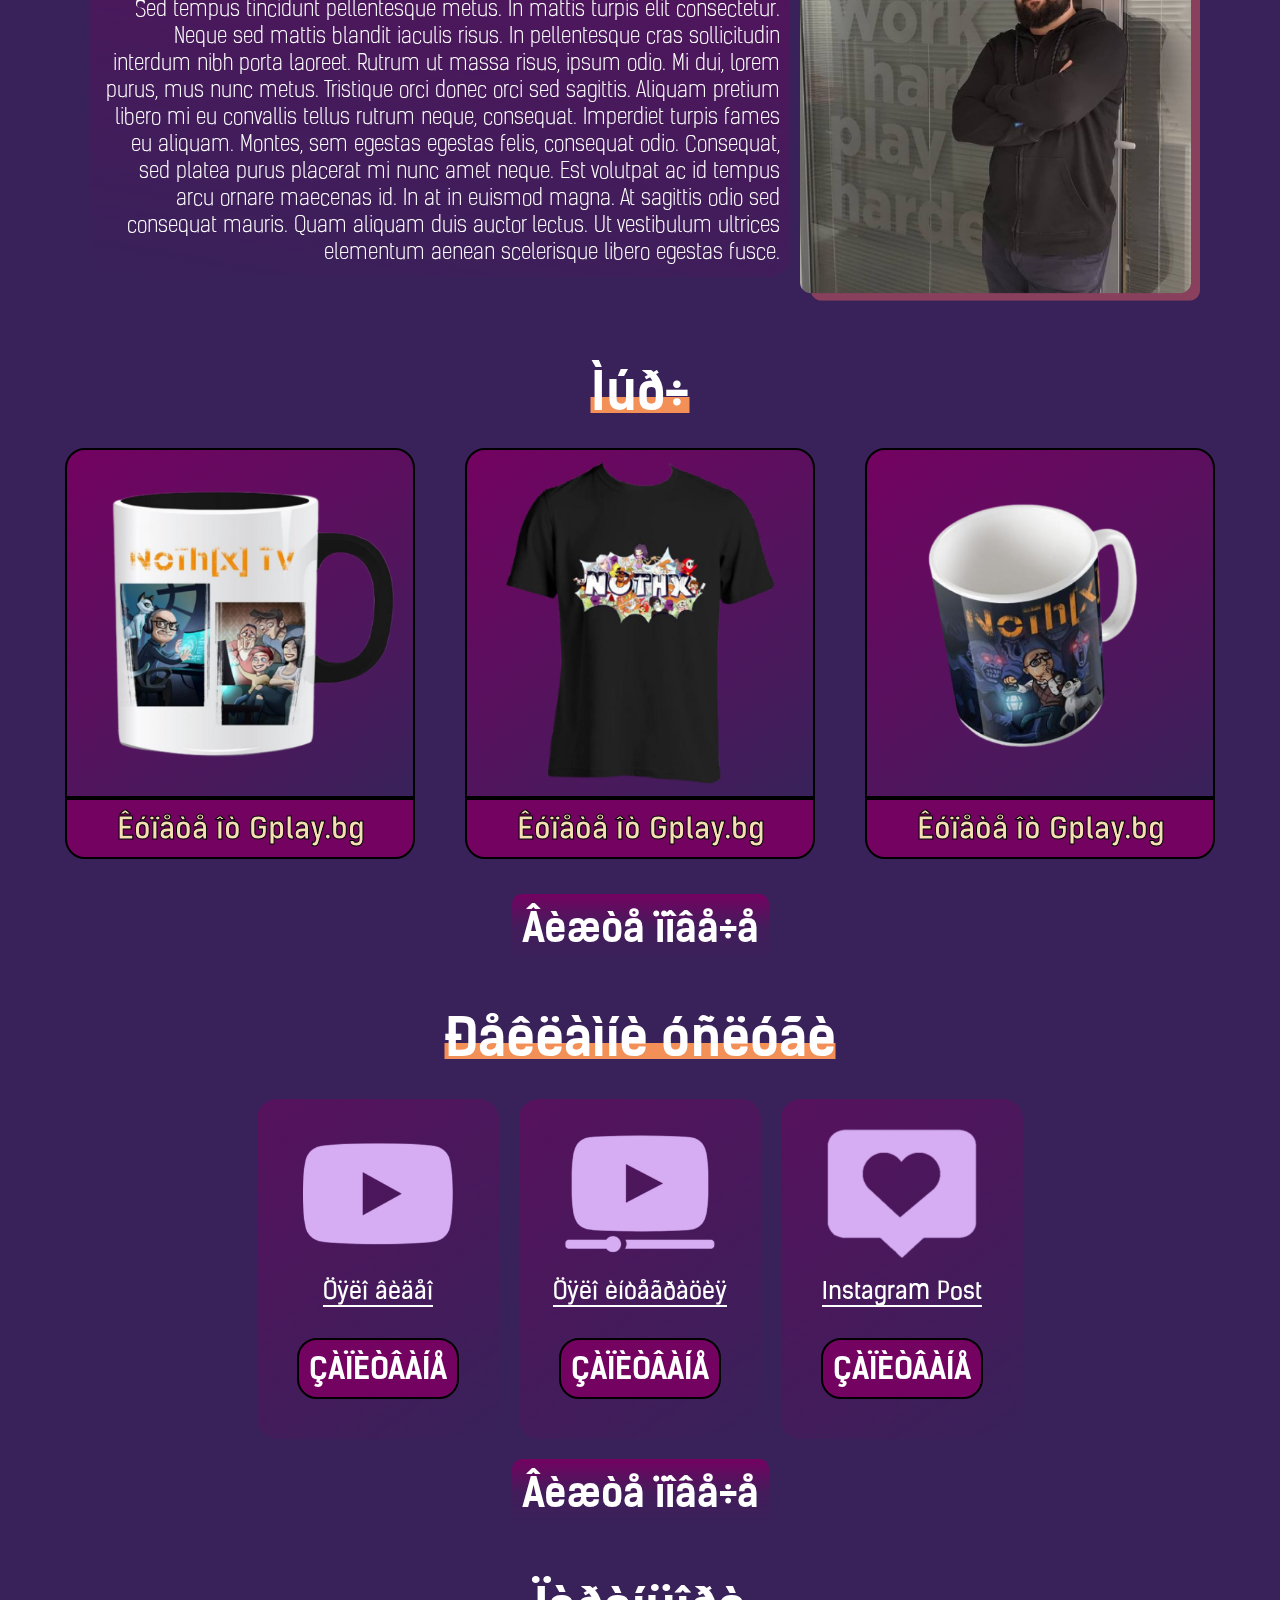
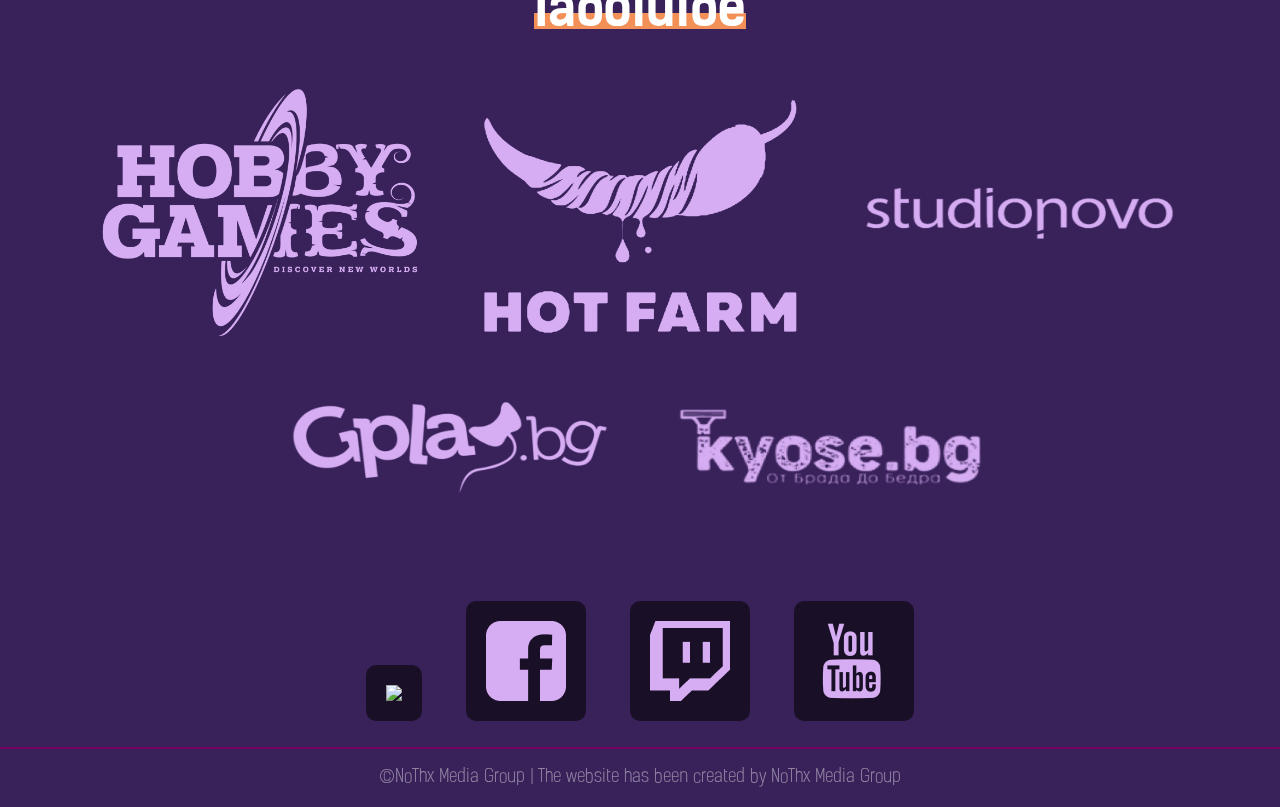
==== commit a23a8010: "Update index.html" ====
--- a/index.html
+++ b/index.html
@@ -74,7 +74,7 @@
     <div class="center">
         <div class="moreforme_Con">
         
-            <p class="title_Section">Ïîâå÷å çà ìåí...</p>
+            <p class="title_Section">Повече за мен...</p>
         
             <div class="first_Part">
         
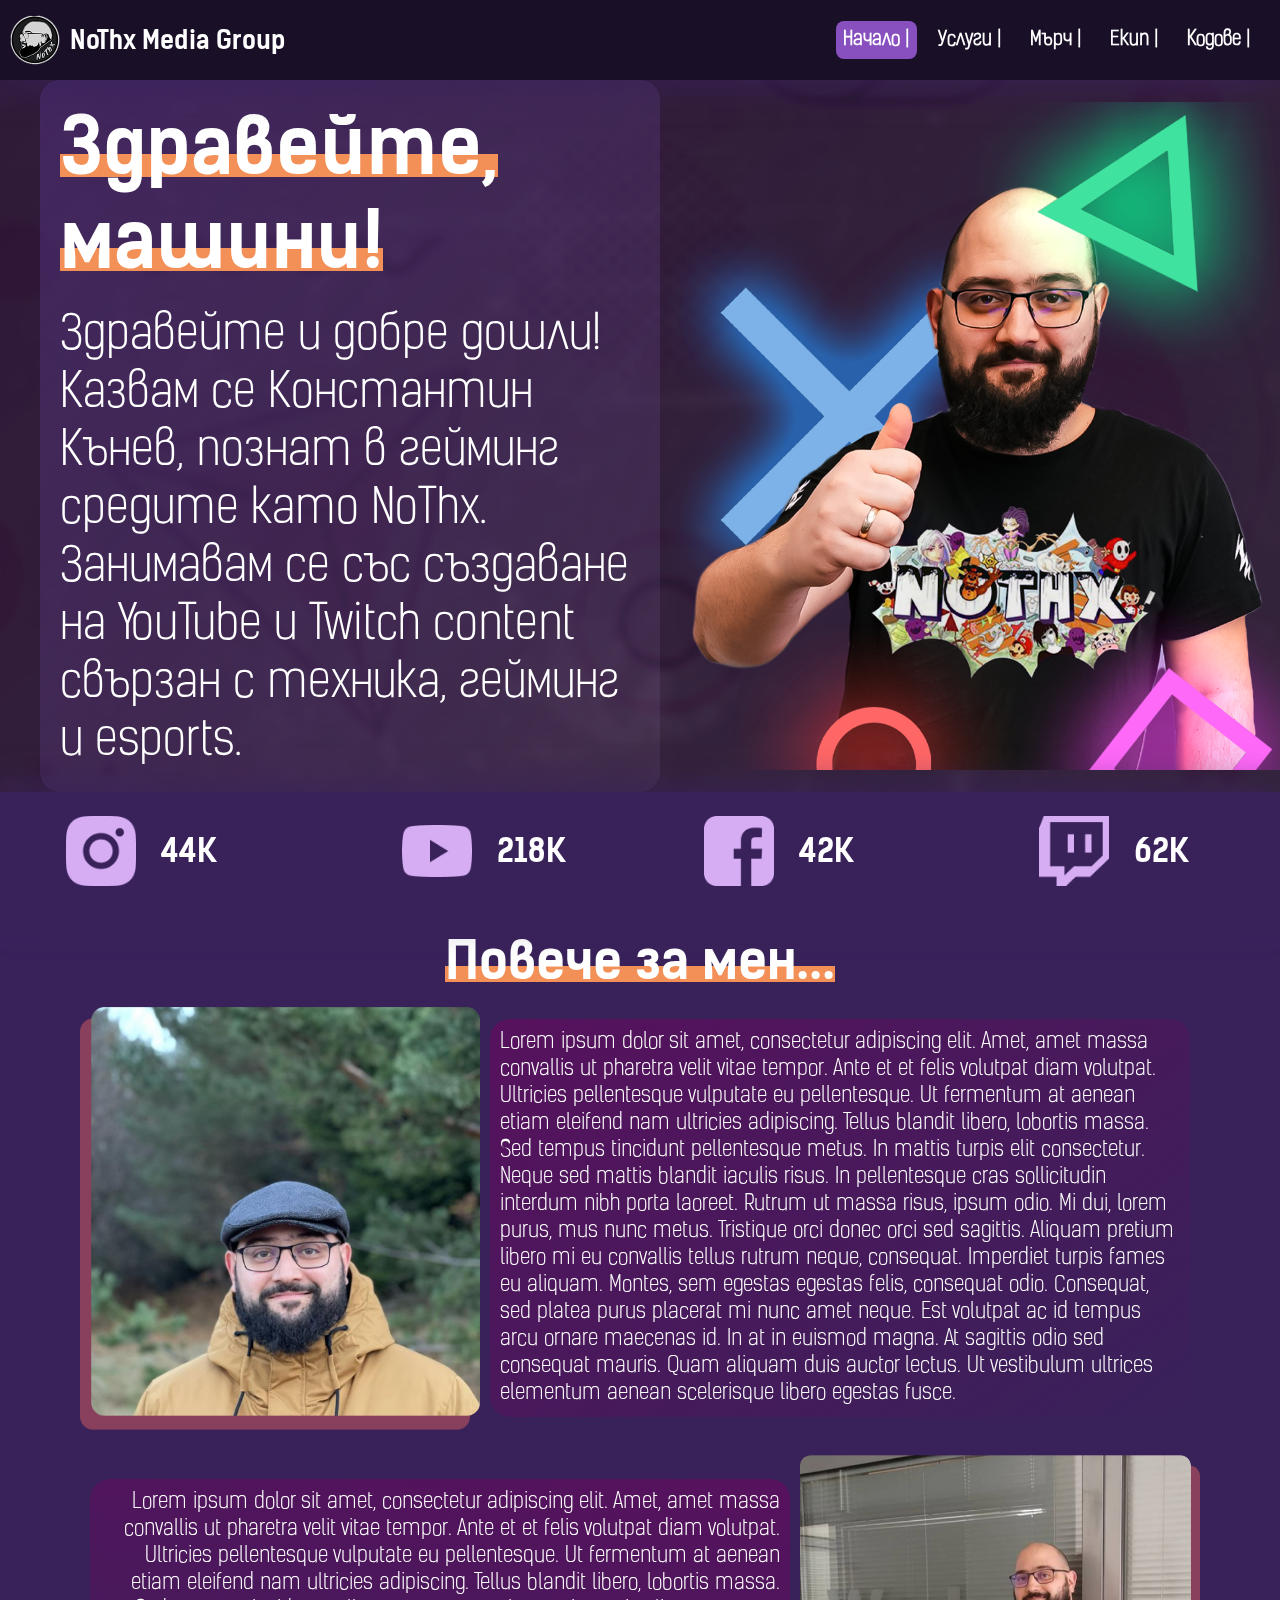
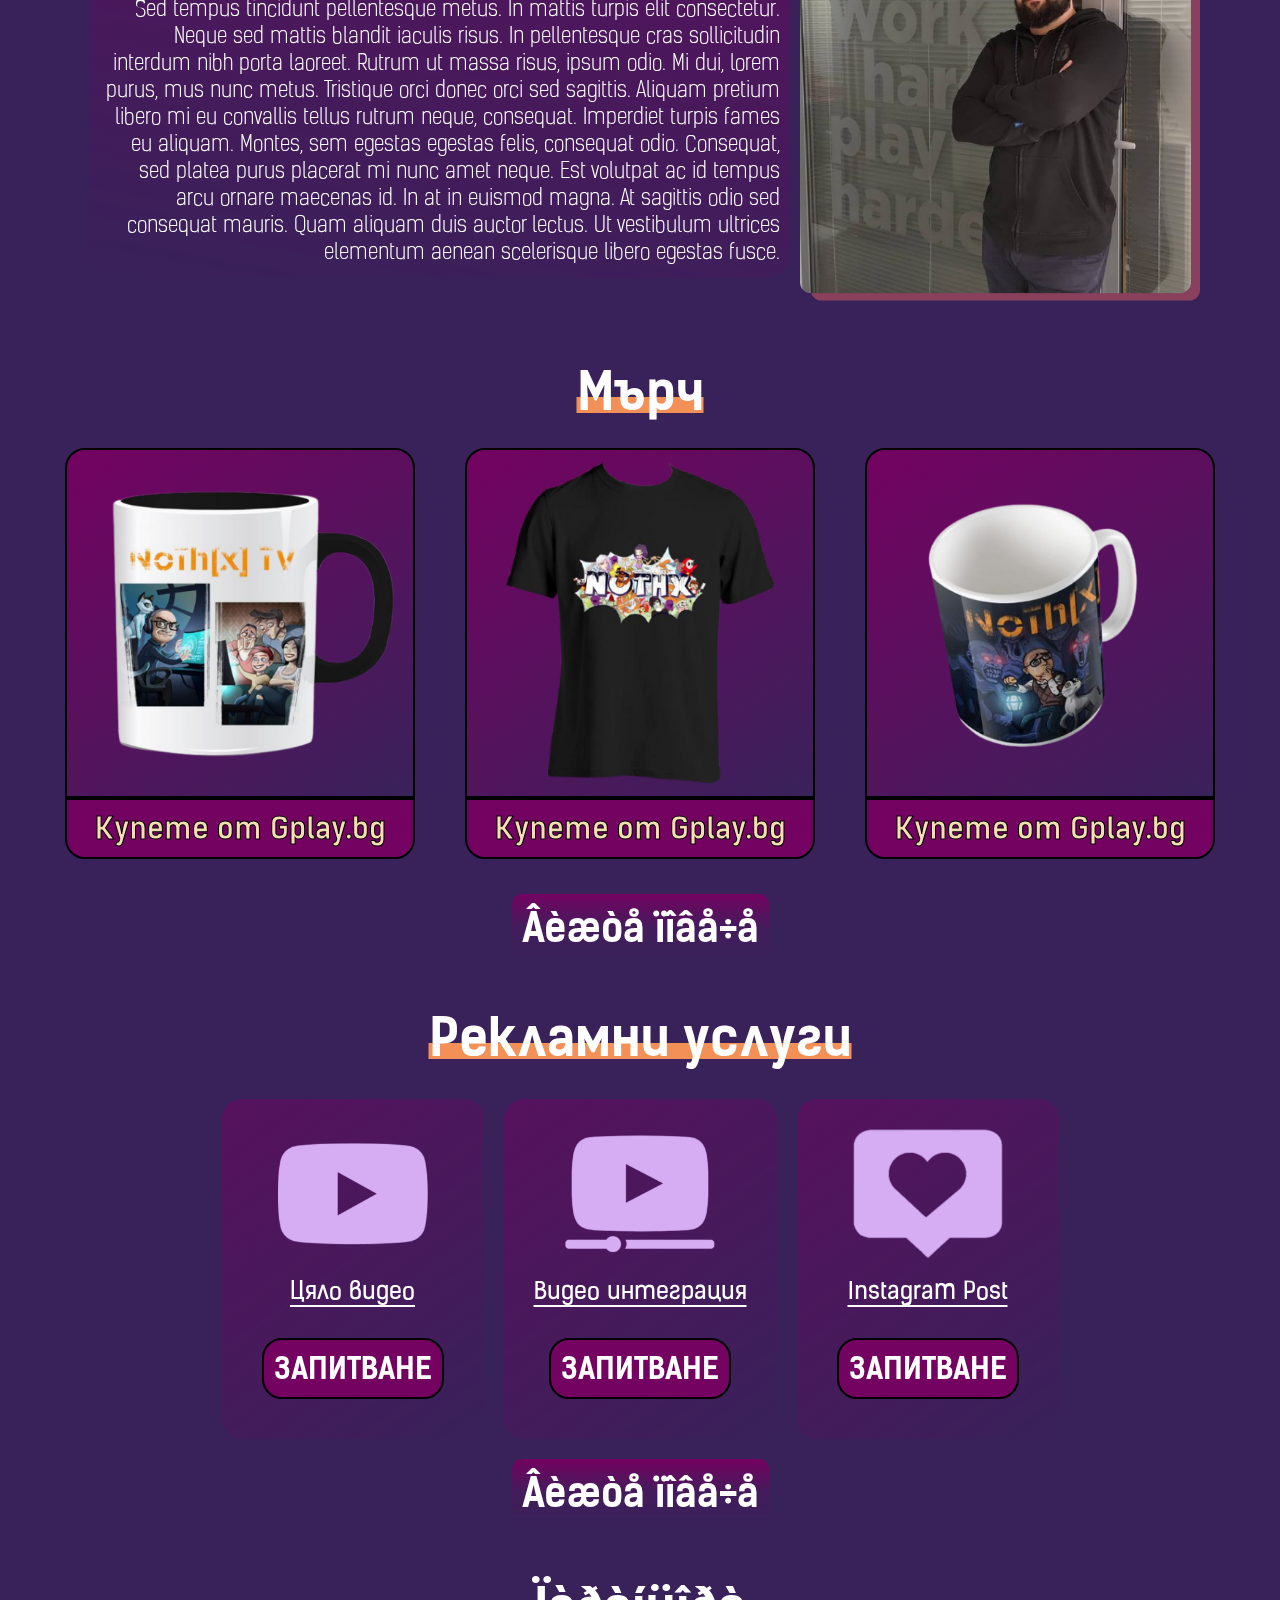
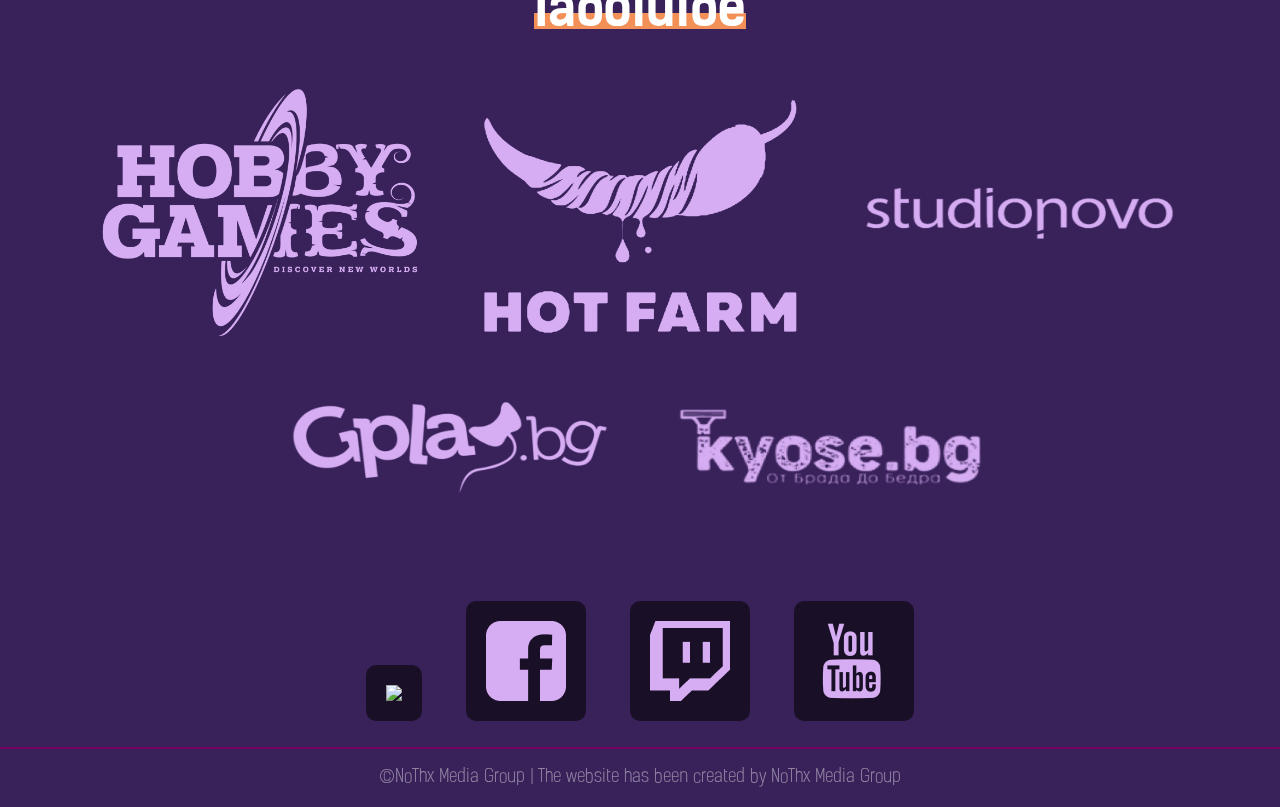
==== commit 226434d4: "Update index.html" ====
--- a/index.html
+++ b/index.html
@@ -129,27 +129,27 @@
 
     <div class="merch_ConMain">
         
-        <p class="title_Section">Ìúð÷</p>
+        <p class="title_Section">Мърч</p>
 
         <div class="example_Merch">
                         <div class="merch_Card">
                             <img src="./sourse/images/merch/nothxCip2.png" class="img_Merch">
                             <a href="https://gplay.bg/gplay-tv-nothx-tv" target="_blank" rel="noopener noreferrer">
-                                <h1 class="merch_Gplay">Êóïåòå îò Gplay.bg</h1>
+                                <h1 class="merch_Gplay">Купете от Gplay.bg</h1>
                             </a>
                         </div>
                         
                         <div class="merch_Card">
                             <img src="./sourse/images/merch/nothxHeroes.png" class="img_Merch">
                             <a href="https://gplay.bg/gplaytv-nothx-heroes-mens-t-shirt" target="_blank" rel="noopener noreferrer">
-                                <h1 class="merch_Gplay">Êóïåòå îò Gplay.bg</h1>
+                                <h1 class="merch_Gplay">Купете от Gplay.bg</h1>
                             </a>
                         </div>
                         
                         <div class="merch_Card">
                             <img src="./sourse/images/merch/nothxCup1.png" class="img_Merch">
                             <a href="https://gplay.bg/gplay-tv-nothx" target="_blank" rel="noopener noreferrer">
-                                <h1 class="merch_Gplay">Êóïåòå îò Gplay.bg</h1>
+                                <h1 class="merch_Gplay">Купете от Gplay.bg</h1>
                             </a>
                         </div>
         </div>
@@ -160,24 +160,24 @@
 
     <div class="main_Abs">
 
-        <p class="title_Section">Ðåêëàìíè óñëóãè</p>
+        <p class="title_Section">Рекламни услуги</p>
 
         <div class="ads_Con">
         
             <div class="ads_Card">
                 <img src="./sourse/images/codes/videoAll.png" class="image_Ads"/>
-                <h1 class="ads_infoText">Öÿëî âèäåî</h1>
+                <h1 class="ads_infoText">Цяло видео</h1>
                 <p class="ads_par">Lorem ipsum dolor sit amet consectetur adipisicing elit.
                     Cumque rem temporibus labore eligendi, fugit ipsa!</p>
-                <button class="askme" id="videoall1">ÇÀÏÈÒÂÀÍÅ</button>
+                <button class="askme" id="videoall1">ЗАПИТВАНЕ</button>
             </div>
         
             <div class="ads_Card">
                 <img src="./sourse/images/codes/videointegration.png" class="image_Ads">
-                <h1 class="ads_infoText">Öÿëî èíòåãðàöèÿ</h1>
+                <h1 class="ads_infoText">Видео интеграция</h1>
                 <p class="ads_par">Lorem ipsum dolor sit amet consectetur adipisicing elit.
                     Cumque rem temporibus labore eligendi, fugit ipsa!</p>
-                <button class="askme" id="integration1">ÇÀÏÈÒÂÀÍÅ</button>
+                <button class="askme" id="integration1">ЗАПИТВАНЕ</button>
             </div>
         
             <div class="ads_Card">
@@ -185,7 +185,7 @@
                 <h1 class="ads_infoText">Instagram Post</h1>
                 <p class="ads_par">Lorem ipsum dolor sit amet consectetur adipisicing elit.
                     Cumque rem temporibus labore eligendi, fugit ipsa!</p>
-                <button class="askme" id="instapost1">ÇÀÏÈÒÂÀÍÅ</button>
+                <button class="askme" id="instapost1">ЗАПИТВАНЕ</button>
             </div>
         </div>
 
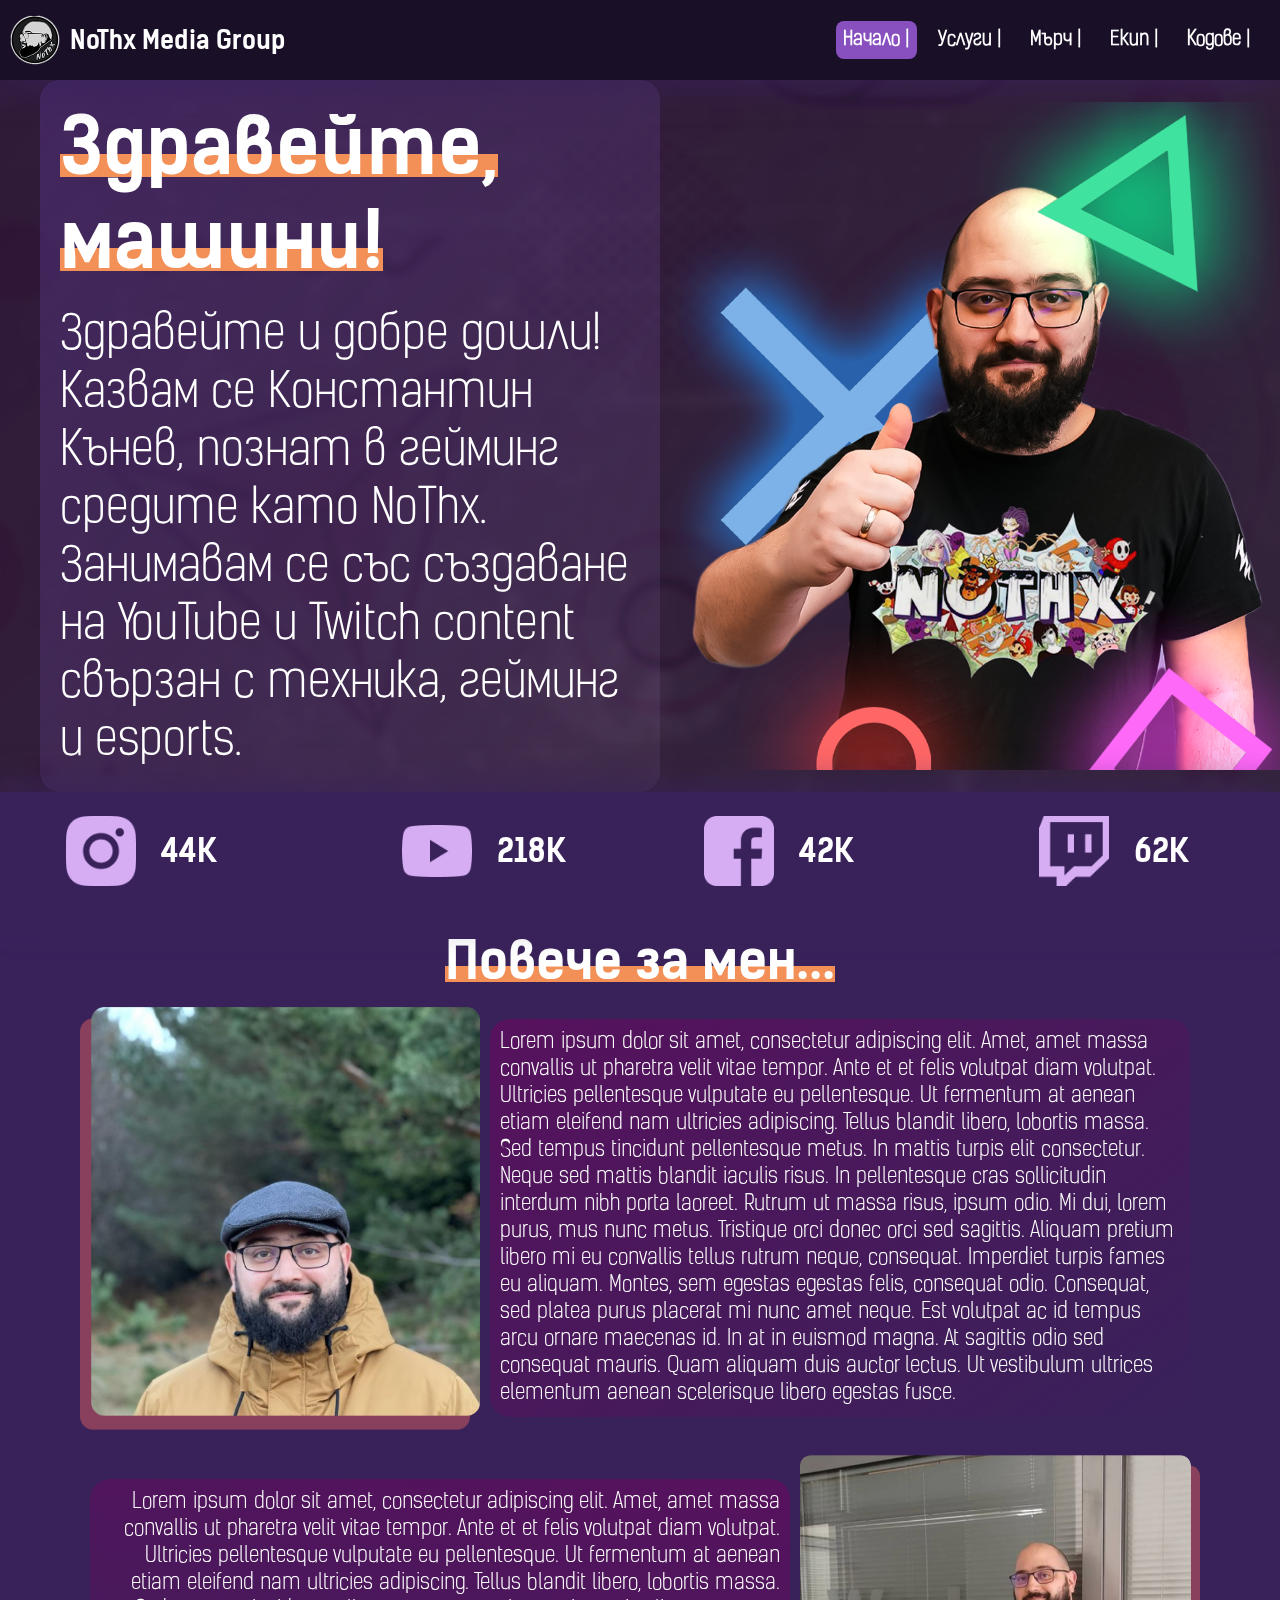
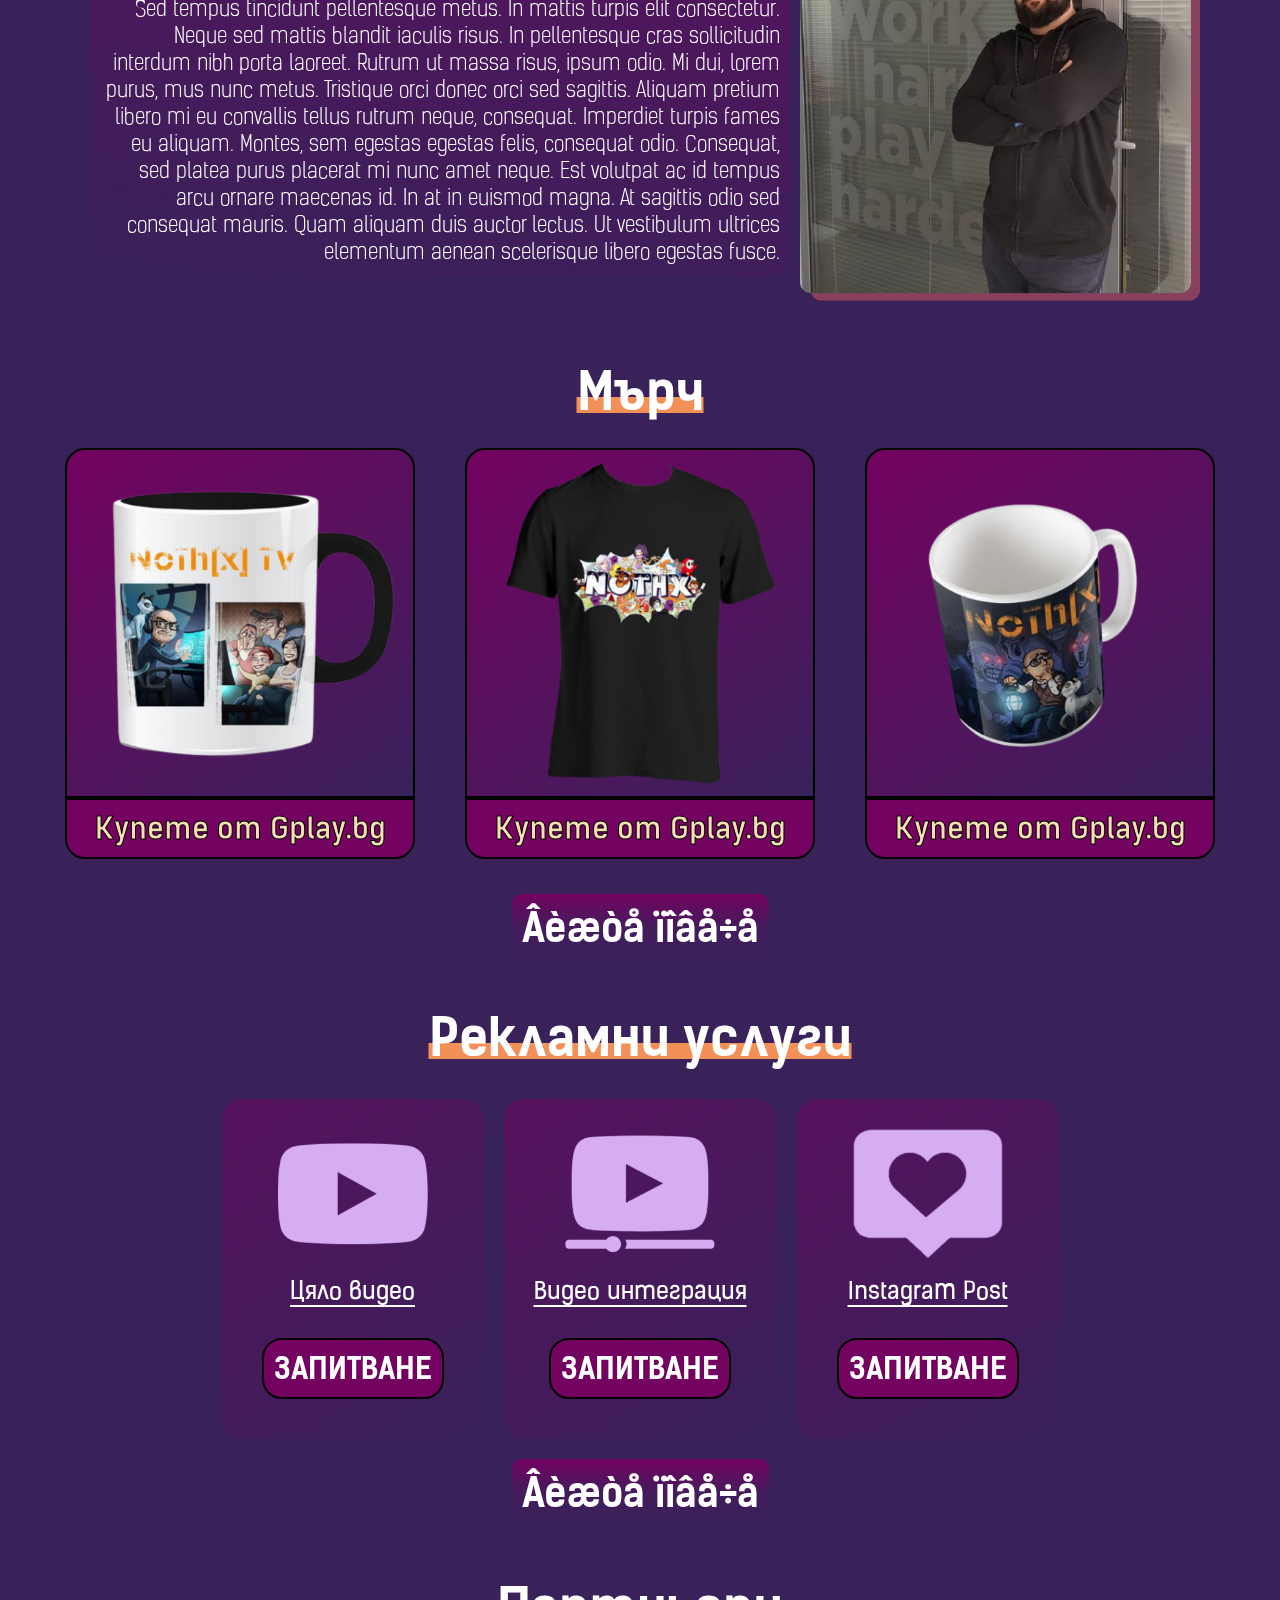
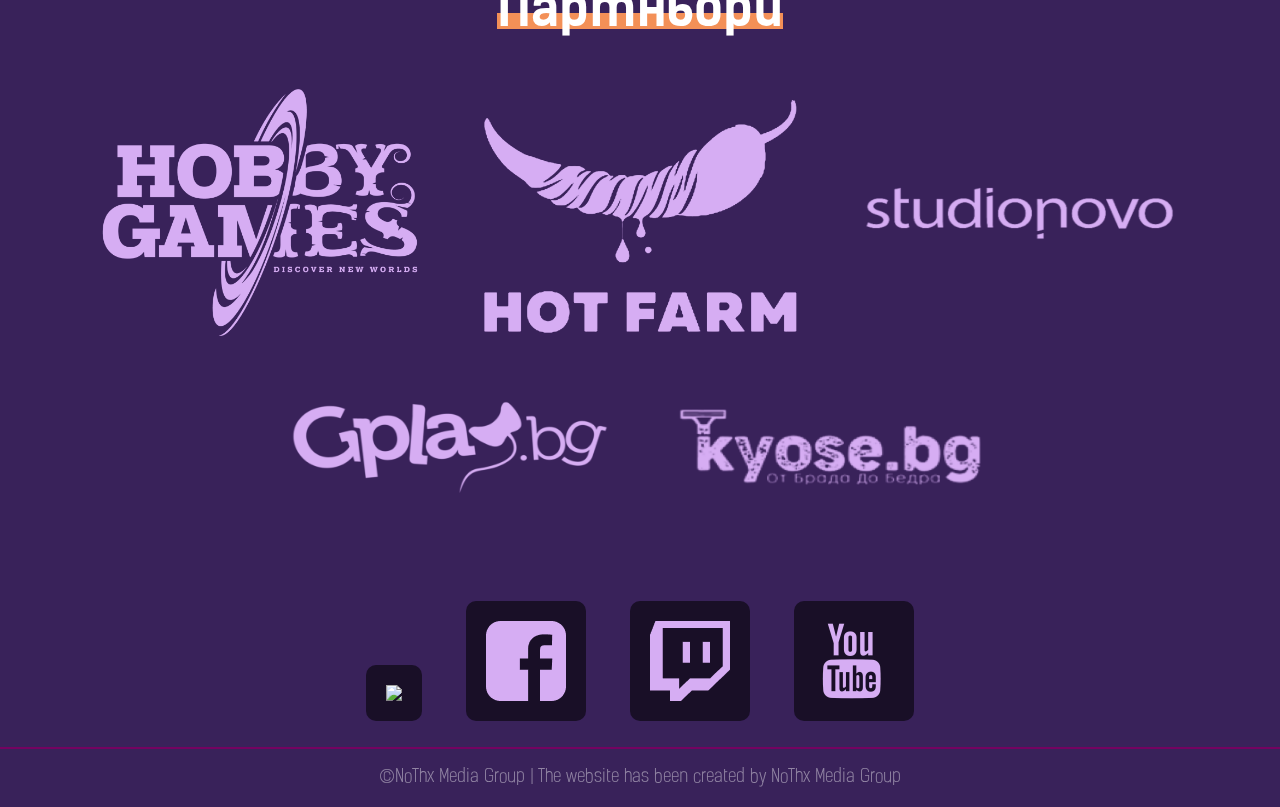
==== commit 3594cb5c: "Update index.html" ====
--- a/index.html
+++ b/index.html
@@ -251,7 +251,7 @@
 
     <div class="sponsor_Con">
 
-        <p class="title_Section">Ïàðòíüîðè</p>
+        <p class="title_Section">Партньори</p>
 
         <div class="icon_Sponsor">
             <a href="https://hobbygamesbg.com/" target="_blank" rel="noopener noreferrer"><img src="./sourse/images/codes/HobbyGames.png" class="image_Sponsor1"></a>
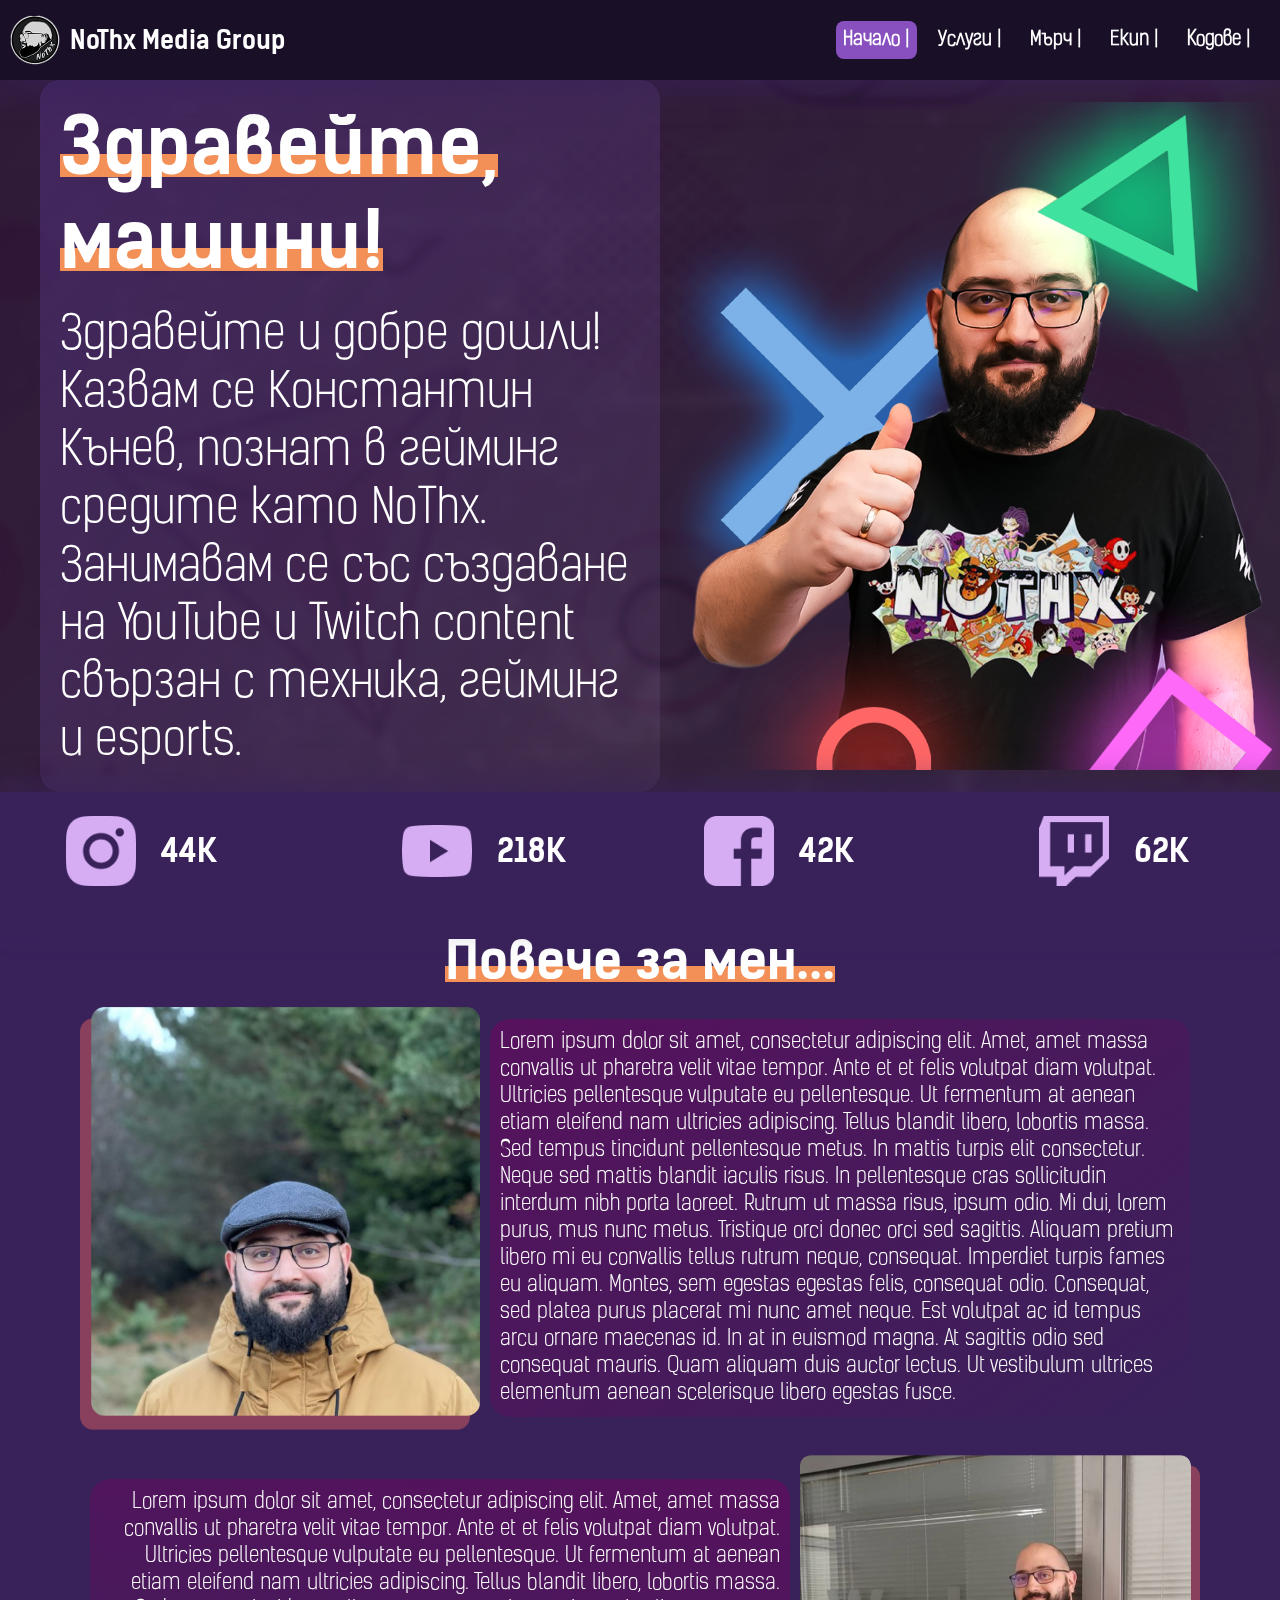
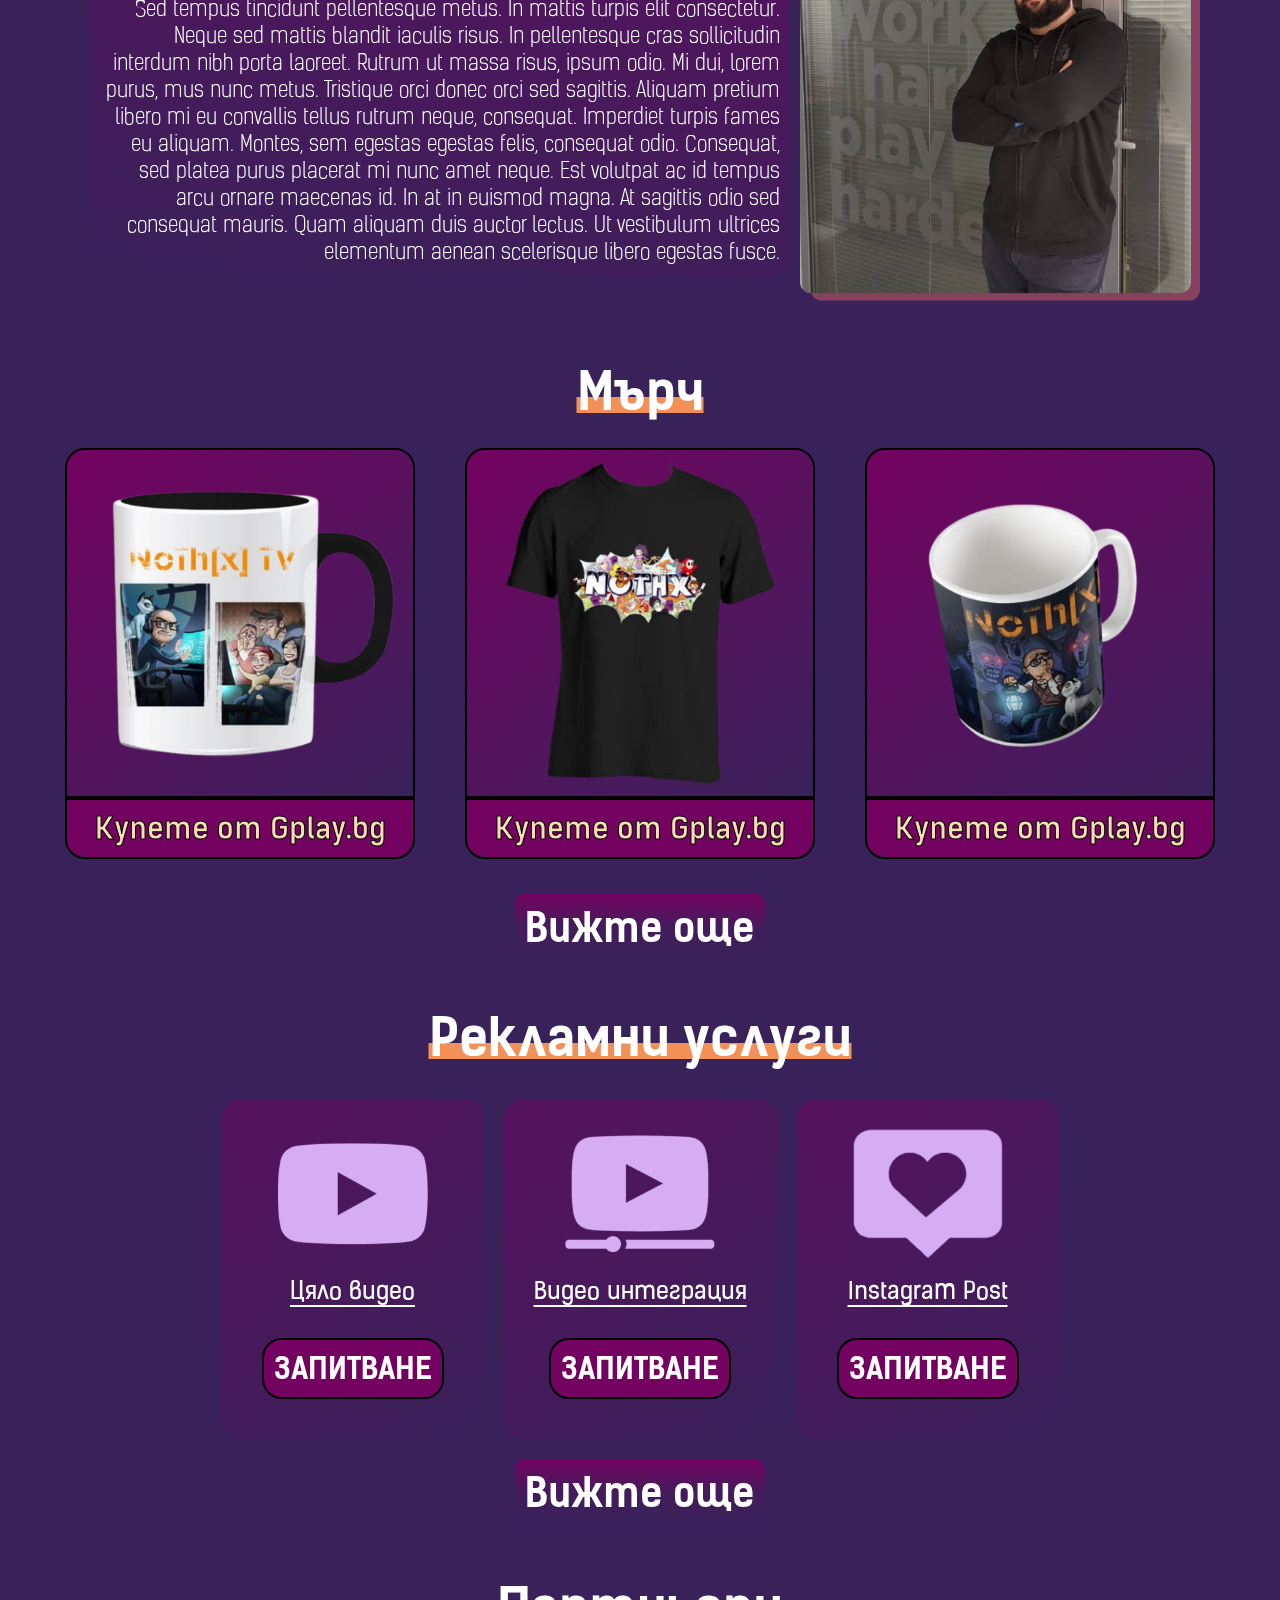
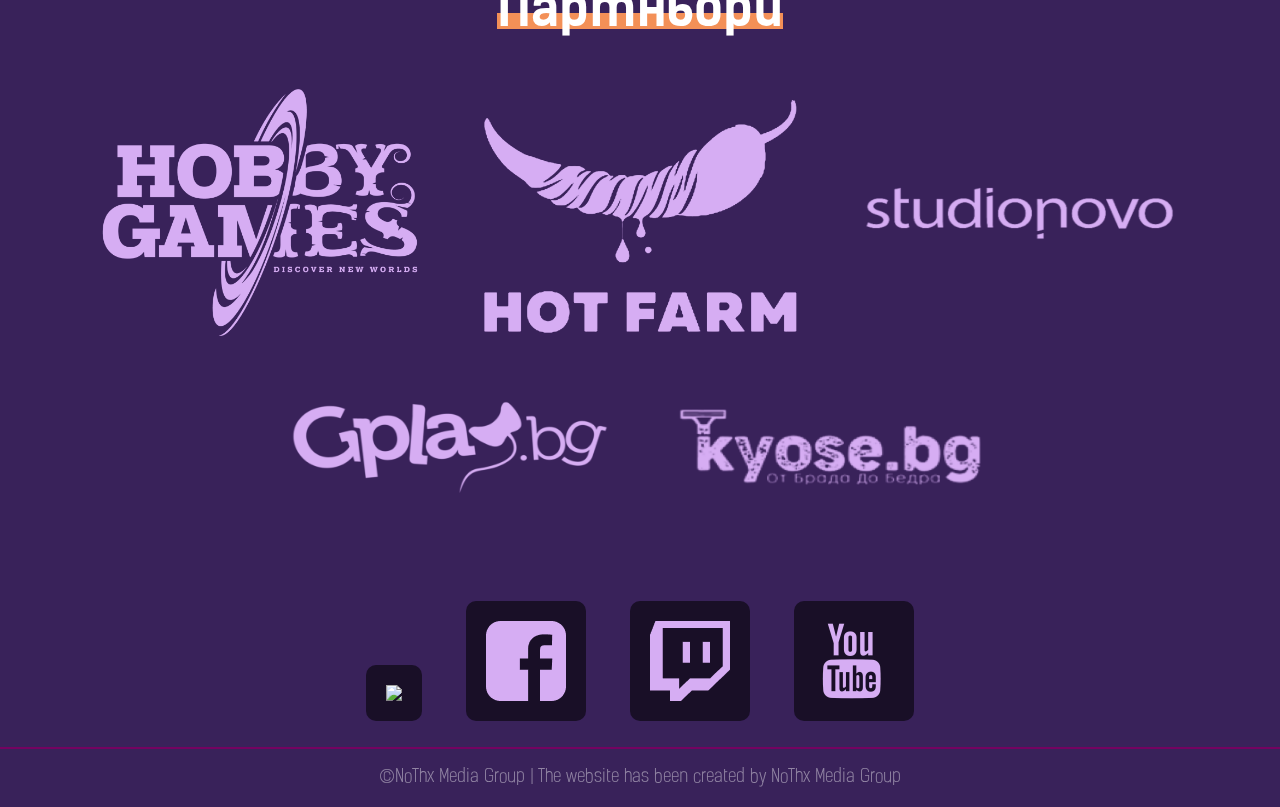
==== commit 5d8e113b: "Update index.html" ====
--- a/index.html
+++ b/index.html
@@ -154,7 +154,7 @@
                         </div>
         </div>
 
-        <a href="./html/merch.html" class="seeMore_Btn">Âèæòå ïîâå÷å</a>
+        <a href="./html/merch.html" class="seeMore_Btn">Вижте още</a>
 
     </div>
 
@@ -189,7 +189,7 @@
             </div>
         </div>
 
-        <a href="./html/ads.html" class="seeMore_Btn">Âèæòå ïîâå÷å</a>
+        <a href="./html/ads.html" class="seeMore_Btn">Вижте още</a>
 
 <div class="nqmame">
     <img src="./dark.png" class="background_Dark">
